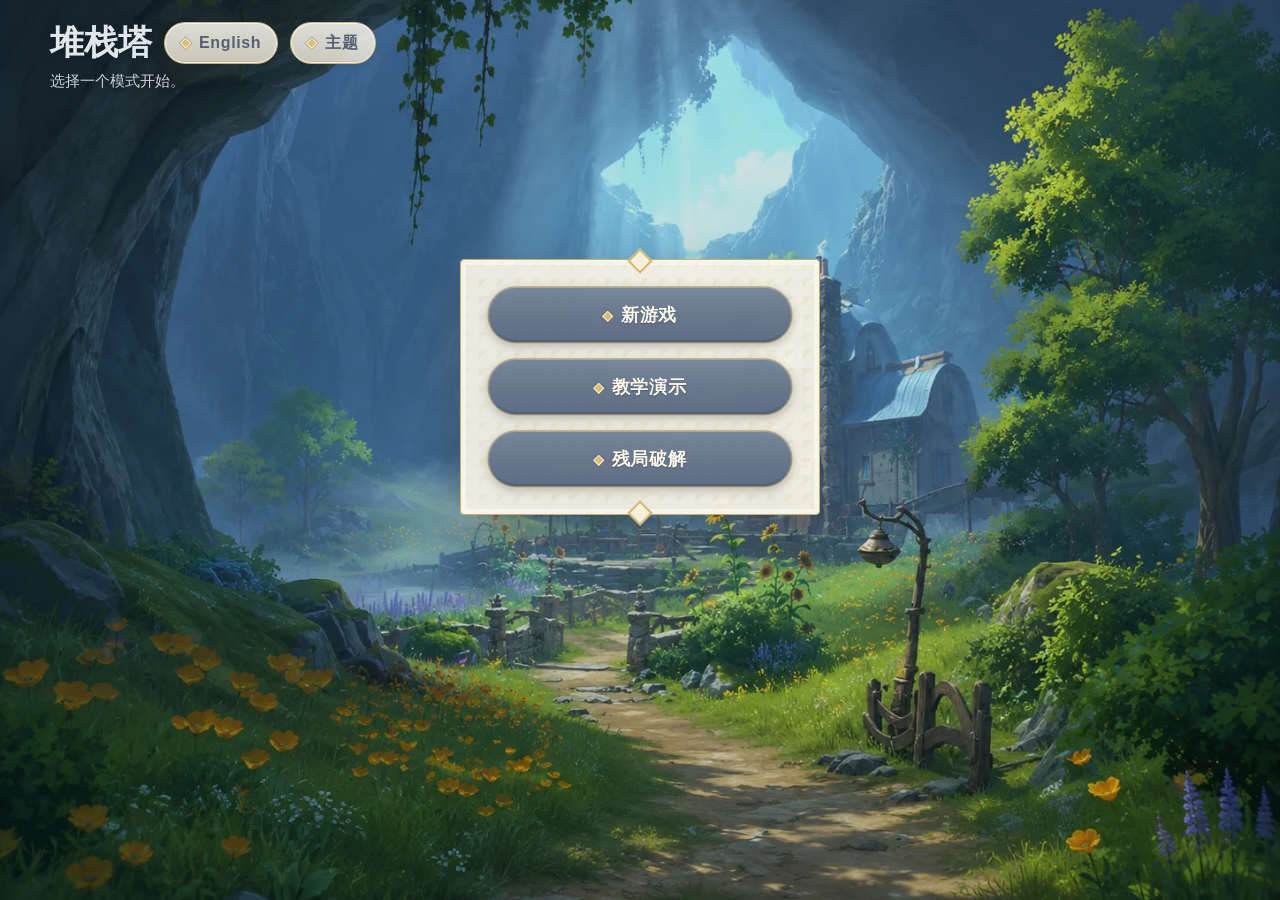
==== index.html @ cf2f654a "feat: improve guide controls and header layout" ====
<!doctype html>
<html lang="zh-CN">
  <head>
    <meta charset="utf-8" />
    <meta name="viewport" content="width=device-width, initial-scale=1" />
    <title>堆栈塔</title>
    <script>
      (() => {
        const savedTheme = window.localStorage.getItem("hanoi-theme");
        const theme = savedTheme === "dark" || savedTheme === "light" || savedTheme === "genshin"
          ? savedTheme
          : "genshin";
        document.documentElement.dataset.theme = theme;
      })();
    </script>
    <link rel="stylesheet" href="genshin-theme.css" />
    <link rel="stylesheet" href="style.css" />
  </head>
  <body>
    <main class="app-shell">
      <header class="topbar">
        <div>
          <div class="brand-row">
            <h1 data-i18n="appTitle">堆栈塔</h1>
            <button id="languageButton" class="secondary-button language-button" type="button">English</button>
            <div class="top-actions">
              <button id="homeButton" class="secondary-button" type="button" data-i18n="homeButton" hidden>主页</button>
              <div class="theme-picker">
                <button id="themeButton" class="secondary-button theme-button" type="button" aria-haspopup="true" aria-expanded="false" aria-label="选择主题">主题</button>
                <div id="themeMenu" class="theme-menu" role="menu" hidden>
                  <button type="button" role="menuitemradio" data-theme-option="light">浅色</button>
                  <button type="button" role="menuitemradio" data-theme-option="dark">深色</button>
                  <button type="button" role="menuitemradio" data-theme-option="genshin">原神</button>
                </div>
              </div>
            </div>
          </div>
          <p id="statusText" data-i18n="loading">加载中...</p>
        </div>
      </header>

      <section id="homeView" class="home-view" hidden>
        <div class="home-actions">
          <button id="homeNewGameButton" type="button" data-i18n="newGameButton">新游戏</button>
          <button id="homeDemoButton" type="button" data-i18n="demoButton">教学演示</button>
          <button id="homeSolverButton" type="button" data-i18n="solverButton">残局破解</button>
        </div>
      </section>

      <section id="gameView" hidden>
        <div class="modebar">
          <div>
            <h2 id="modeTitle">新游戏</h2>
            <p id="modeSummary"></p>
          </div>
          <div class="mode-actions">
            <button id="undoButton" class="secondary-button" type="button" data-i18n="undoButton" hidden>上一步</button>
            <button id="redoButton" class="secondary-button" type="button" data-i18n="redoButton" hidden>下一步</button>
            <button id="confirmSetupButton" type="button" data-i18n="confirmSetupButton" hidden>确认残局</button>
            <div id="guideControls" class="guide-controls" hidden>
              <button id="previousButton" type="button" data-i18n="previousButton">上一步</button>
              <span id="guideProgress">0 / 0</span>
              <button id="nextButton" type="button" data-i18n="nextButton">下一步</button>
            </div>
          </div>
        </div>

        <section class="stats" aria-label="游戏统计" data-i18n-aria-label="statsLabel">
          <div>
            <span id="primaryStatLabel" data-i18n="moveCountLabel">总步数</span>
            <strong id="primaryStat">0</strong>
          </div>
          <div>
            <span data-i18n="elapsedTimeLabel">总时间</span>
            <strong id="elapsedTime">00:00</strong>
          </div>
          <div>
            <span id="minimumMovesLabel" data-i18n="minimumMovesLabel">最少步数</span>
            <strong id="minimumMoves">7</strong>
          </div>
        </section>

        <section class="board-panel" aria-label="堆栈塔棋盘" data-i18n-aria-label="boardLabel">
          <canvas id="board" width="1200" height="620"></canvas>
        </section>

        <section id="guideSliderPanel" class="guide-slider-panel" aria-label="演示进度" data-i18n-aria-label="guideProgressLabel" hidden>
          <label for="guideStepSlider" data-i18n="guideProgressLabel">演示进度</label>
          <input id="guideStepSlider" type="range" min="0" max="0" step="1" value="0" />
          <span id="guideSliderValue">0 / 0</span>
        </section>
      </section>
    </main>

    <div id="configModal" class="modal-backdrop" hidden>
      <div class="modal-frame">
        <form id="configForm" class="modal" novalidate>
          <h2 id="configTitle">新游戏</h2>
          <p id="configHint"></p>

          <label class="field disk-count-field">
            <span class="field-heading">
              <span data-i18n="diskCountLabel">盘子数量</span>
              <output id="modalDiskCountValue" for="modalDiskCount">7</output>
            </span>
            <span class="disk-count-control">
              <input id="modalDiskCount" type="range" min="2" max="10" step="1" value="7" aria-describedby="diskCountHint" required />
              <span class="range-limits" aria-hidden="true">
                <span>2</span>
                <span>10</span>
              </span>
            </span>
            <small id="diskCountHint" data-i18n="diskCountHint">拖动滑块选择 2 到 10 个盘子。</small>
          </label>

          <div class="field">
            <span data-i18n="initialPegLabel">初始盘子位置</span>
            <div id="initialPegButtons" class="peg-button-group" role="group" aria-label="初始盘子位置"></div>
          </div>

          <div class="field">
            <span data-i18n="targetPegLabel">目标盘子位置</span>
            <div id="targetPegButtons" class="peg-button-group" role="group" aria-label="目标盘子位置"></div>
          </div>

          <p id="configError" class="form-error" role="alert"></p>

          <div class="modal-actions">
            <button class="secondary-button" type="button" id="cancelConfigButton" data-i18n="cancelButton">取消</button>
            <button type="submit" id="submitConfigButton" data-i18n="startButton">开始</button>
          </div>
        </form>
      </div>
    </div>

    <script type="module" src="js/app.js"></script>
  </body>
</html>
---- genshin-theme.css ----
/* 原神主题视觉层：颜色变量、背景、按钮、卡片与弹窗装饰。 */



:root[data-theme="genshin"] {
  color-scheme: light;
  --genshin-surface-opacity: 0.85;
  --genshin-button-radius: 999px;
  --bg: #a76f55;
  --panel: rgba(246, 242, 229, 0.96);
  --text: #3f485a;
  --muted: #70798a;
  --border: #c8ae78;
  --accent: #536580;
  --accent-dark: #3f506b;
  --danger: #b13f35;
  --target: #38a36a;
  --on-accent: #faf6e9;
  --secondary-bg: rgba(248, 245, 234, 0.96);
  --input-bg: rgba(252, 249, 239, 0.96);
  --choice-hover-bg: #eee6d1;
  --focus-ring: rgba(214, 181, 102, 0.5);
  --backdrop: rgba(71, 38, 20, 0.44);
  --shadow: rgba(69, 37, 20, 0.34);
  --board-bg-start: #f6d492;
  --board-bg-end: #b87854;
  --board-grid: rgba(117, 70, 42, 0.12);
  --board-base: #8e5630;
  --peg: #9b613f;
  --peg-label: #6d442d;
  --target-label: #216947;
  --disk-label: #5a381d;
  --disk-shadow: rgba(82, 45, 24, 0.24);
  --disk-shadow-lifted: rgba(82, 45, 24, 0.4);
  --guide-arrow-fill: #f5a13d;
  --guide-arrow-stroke: #b54b24;
  --guide-arrow-accent: #ffe3a1;
}

:root[data-theme="genshin"] body {
  position: relative;
  isolation: isolate;
  background-color: #19242d;
}

:root[data-theme="genshin"] body::before {
  content: "";
  position: fixed;
  inset: -24px;
  z-index: -1;
  pointer-events: none;
  background-image:
    linear-gradient(rgba(10, 23, 33, 0.42), rgba(8, 17, 25, 0.58)),
    url("genshin_theme/homepage.webp");
  background-position: center;
  background-size: cover;
  filter: blur(12px) brightness(0.62) saturate(0.82);
  transform: scale(1.03);
}

:root[data-theme="genshin"] body.is-home::before {
  inset: 0;
  background-image:
    linear-gradient(rgba(19, 39, 54, 0.12), rgba(16, 30, 39, 0.2)),
    url("genshin_theme/homepage.webp");
  filter: none;
  transform: none;
}

:root[data-theme="genshin"] .topbar,
:root[data-theme="genshin"] .modebar {
  color: #e2e6eb;
  text-shadow: 0 2px 8px rgba(12, 28, 40, 0.72);
}

:root[data-theme="genshin"] #statusText,
:root[data-theme="genshin"] #modeSummary,
:root[data-theme="genshin"] #guideProgress {
  color: rgba(226, 230, 235, 0.9);
  text-shadow: 0 2px 7px rgba(12, 28, 40, 0.72);
}

/* 按钮与选择控件。 */
:root[data-theme="genshin"] button {
  position: relative;
  border: 1px solid #cdb57d;
  border-radius: var(--genshin-button-radius);
  background: linear-gradient(
    180deg,
    rgba(101, 117, 144, var(--genshin-surface-opacity)) 0%,
    rgba(82, 99, 126, var(--genshin-surface-opacity)) 52%,
    rgba(70, 87, 115, var(--genshin-surface-opacity)) 100%
  );
  box-shadow:
    inset 0 0 0 1px rgba(255, 250, 226, 0.28),
    inset 0 -3px 0 rgba(39, 52, 74, 0.22),
    0 3px 8px rgba(49, 39, 31, 0.24);
  color: #fbf7e9;
  font-weight: 700;
  letter-spacing: 0.04em;
  text-shadow: 0 1px 1px rgba(30, 39, 56, 0.36);
  transition: transform 120ms ease, filter 120ms ease, box-shadow 120ms ease;
}

:root[data-theme="genshin"] button::before {
  content: "";
  display: inline-block;
  width: 6px;
  height: 6px;
  margin-right: 10px;
  border: 1px solid rgba(255, 246, 207, 0.88);
  background: #d7bd7b;
  box-shadow: 0 0 0 1px rgba(67, 79, 101, 0.3);
  transform: rotate(45deg) translateY(-1px);
}

:root[data-theme="genshin"] button:hover {
  background: linear-gradient(
    180deg,
    rgba(113, 130, 158, var(--genshin-surface-opacity)) 0%,
    rgba(90, 108, 137, var(--genshin-surface-opacity)) 52%,
    rgba(75, 93, 121, var(--genshin-surface-opacity)) 100%
  );
  filter: brightness(1.04);
  transform: translateY(-1px);
}

:root[data-theme="genshin"] button:active {
  transform: translateY(1px);
}

:root[data-theme="genshin"] button:disabled {
  filter: saturate(0.45);
  transform: none;
}

:root[data-theme="genshin"] .secondary-button,
:root[data-theme="genshin"] .peg-choice,
:root[data-theme="genshin"] .theme-menu button {
  border-color: #c8b17a;
  background: linear-gradient(
    180deg,
    rgba(255, 253, 245, var(--genshin-surface-opacity)),
    rgba(232, 225, 207, var(--genshin-surface-opacity))
  );
  box-shadow:
    inset 0 0 0 1px rgba(255, 255, 255, 0.72),
    inset 0 -2px 0 rgba(150, 129, 88, 0.14),
    0 2px 6px rgba(65, 48, 36, 0.16);
  color: #566075;
  text-shadow: none;
}

:root[data-theme="genshin"] .secondary-button:hover,
:root[data-theme="genshin"] .peg-choice:hover,
:root[data-theme="genshin"] .theme-menu button:hover,
:root[data-theme="genshin"] .theme-menu button[aria-checked="true"] {
  border-color: #d8bd76;
  background: linear-gradient(
    180deg,
    rgba(104, 121, 149, var(--genshin-surface-opacity)),
    rgba(77, 95, 124, var(--genshin-surface-opacity))
  );
  color: #fff9e9;
}

:root[data-theme="genshin"] .peg-choice.is-selected {
  border-color: #dec57f;
  background: linear-gradient(
    180deg,
    rgba(102, 119, 147, var(--genshin-surface-opacity)),
    rgba(74, 92, 120, var(--genshin-surface-opacity))
  );
  box-shadow:
    inset 0 0 0 1px rgba(255, 249, 222, 0.38),
    0 0 0 2px rgba(205, 178, 111, 0.25),
    0 4px 10px rgba(50, 57, 75, 0.24);
  color: #fff9e9;
}

/* 卡片、主页面板与棋盘容器。 */
:root[data-theme="genshin"] .theme-menu,
:root[data-theme="genshin"] .stats > div,
:root[data-theme="genshin"] .guide-slider-panel,
:root[data-theme="genshin"] .board-panel {
  border: 1px solid #cbb27b;
  border-radius: 4px;
  background: rgba(246, 242, 229, 0.94);
  box-shadow:
    inset 0 0 0 3px rgba(255, 253, 241, 0.52),
    0 6px 18px rgba(73, 45, 31, 0.2);
}

:root[data-theme="genshin"] .theme-menu {
  padding: 9px;
  background: rgba(246, 242, 229, var(--genshin-surface-opacity));
}

:root[data-theme="genshin"] .home-actions {
  position: relative;
  width: min(360px, 100%);
  padding: 26px;
  border: 1px solid #c8ad72;
  border-radius: 4px;
  background:
    linear-gradient(135deg, rgba(205, 179, 116, 0.11) 25%, transparent 25%) 0 0 / 18px 18px,
    rgba(246, 242, 229, 0.94);
  box-shadow:
    inset 0 0 0 5px rgba(255, 253, 241, 0.6),
    0 18px 48px rgba(65, 38, 27, 0.3);
}

:root[data-theme="genshin"] .home-actions::before,
:root[data-theme="genshin"] .home-actions::after {
  content: "";
  position: absolute;
  left: 50%;
  width: 14px;
  height: 14px;
  border: 2px solid #d2b66f;
  background: #f5efdc;
  transform: translateX(-50%) rotate(45deg);
}

:root[data-theme="genshin"] .home-actions::before {
  top: -8px;
}

:root[data-theme="genshin"] .home-actions::after {
  bottom: -8px;
}

/* 配置弹窗及其菱形装饰。 */
:root[data-theme="genshin"] .modal-backdrop {
  background: rgba(42, 38, 43, 0.58);
  backdrop-filter: blur(4px);
}

:root[data-theme="genshin"] .modal-frame {
  width: min(520px, 100%);
}

:root[data-theme="genshin"] .modal {
  padding: 30px 30px 26px;
  overflow-y: auto;
  border: 2px solid #c9ae70;
  border-radius: 4px;
  background:
    linear-gradient(135deg, rgba(193, 165, 101, 0.1) 25%, transparent 25%) 0 0 / 22px 22px,
    linear-gradient(315deg, rgba(193, 165, 101, 0.08) 25%, transparent 25%) 0 0 / 22px 22px,
    rgba(245, 241, 229, var(--genshin-surface-opacity));
  box-shadow:
    inset 0 0 0 5px rgba(255, 253, 244, 0.8),
    inset 0 0 0 6px rgba(181, 154, 96, 0.32),
    0 28px 90px rgba(31, 27, 33, 0.48);
}

:root[data-theme="genshin"] .modal-frame::before,
:root[data-theme="genshin"] .modal-frame::after {
  content: "";
  position: absolute;
  left: 50%;
  z-index: 2;
  width: 16px;
  height: 16px;
  border: 2px solid #c5a65d;
  background: #f7f2e3;
  box-shadow: 0 0 0 3px rgba(246, 242, 229, 0.78);
  transform: translateX(-50%) rotate(45deg);
}

:root[data-theme="genshin"] .modal-frame::before {
  top: -10px;
}

:root[data-theme="genshin"] .modal-frame::after {
  bottom: -10px;
}

:root[data-theme="genshin"] .modal > * {
  position: relative;
  z-index: 1;
}

:root[data-theme="genshin"] .modal h2 {
  display: flex;
  align-items: center;
  justify-content: center;
  gap: 14px;
  margin-bottom: 10px;
  color: #465168;
  letter-spacing: 0.12em;
  text-align: center;
}

:root[data-theme="genshin"] .modal h2::before,
:root[data-theme="genshin"] .modal h2::after {
  content: "";
  width: 68px;
  height: 1px;
  background: linear-gradient(90deg, transparent, #b99a55);
}

:root[data-theme="genshin"] .modal h2::after {
  background: linear-gradient(90deg, #b99a55, transparent);
}

:root[data-theme="genshin"] #configHint {
  max-width: 420px;
  margin: 0 auto 4px;
  text-align: center;
}

:root[data-theme="genshin"] .field {
  padding: 12px 14px;
  border: 1px solid rgba(184, 158, 101, 0.48);
  border-radius: 3px;
  background: rgba(255, 253, 245, 0.56);
  box-shadow: inset 0 0 0 2px rgba(255, 255, 255, 0.36);
}

:root[data-theme="genshin"] #modalDiskCountValue {
  min-width: 38px;
  border-color: #bea361;
  border-radius: 3px;
  background: linear-gradient(180deg, #61738e, #4c5d79);
  box-shadow: inset 0 0 0 1px rgba(255, 250, 225, 0.3);
  color: #fff8e5;
}

:root[data-theme="genshin"] .field input[type="range"] {
  height: 6px;
  border-color: #b99d5e;
  background: linear-gradient(
    to right,
    #5b6d89 0,
    #5b6d89 var(--range-progress),
    #d8ccb0 var(--range-progress),
    #d8ccb0 100%
  );
  box-shadow: 0 0 0 2px rgba(255, 253, 242, 0.72), 0 0 0 3px rgba(185, 157, 94, 0.25);
}

:root[data-theme="genshin"] .field input[type="range"]::-webkit-slider-runnable-track {
  height: 6px;
}

:root[data-theme="genshin"] .field input[type="range"]::-webkit-slider-thumb {
  width: 19px;
  height: 19px;
  margin-top: -7px;
  border: 2px solid #f8f1da;
  border-radius: 2px;
  background: #caaa5e;
  box-shadow: 0 0 0 1px #7e704f, 0 3px 8px rgba(54, 47, 43, 0.28);
  transform: rotate(45deg);
}

:root[data-theme="genshin"] .field input[type="range"]::-moz-range-thumb {
  width: 15px;
  height: 15px;
  border: 2px solid #f8f1da;
  border-radius: 2px;
  background: #caaa5e;
  box-shadow: 0 0 0 1px #7e704f, 0 3px 8px rgba(54, 47, 43, 0.28);
  transform: rotate(45deg);
}

:root[data-theme="genshin"] .range-limits {
  color: #8a7c61;
}

:root[data-theme="genshin"] .form-error {
  text-align: center;
}
---- style.css ----
/* 基础主题变量：浅色、深色以及 Canvas 共用颜色。 */
:root {
  color-scheme: light;
  --bg: #f3f5f9;
  --panel: #ffffff;
  --text: #172033;
  --muted: #64748b;
  --border: #d7dde8;
  --accent: #246bfe;
  --accent-dark: #184fc2;
  --danger: #cc2e4a;
  --target: #0f9f6e;
  --on-accent: #ffffff;
  --secondary-bg: #ffffff;
  --input-bg: #ffffff;
  --choice-hover-bg: #eef4ff;
  --focus-ring: rgba(36, 107, 254, 0.24);
  --backdrop: rgba(15, 23, 42, 0.42);
  --shadow: rgba(15, 23, 42, 0.22);
  --board-bg-start: #ffffff;
  --board-bg-end: #eef3fb;
  --board-grid: rgba(100, 116, 139, 0.12);
  --board-base: #27364b;
  --peg: #748097;
  --peg-label: #59657a;
  --target-label: #0f7a55;
  --disk-label: #ffffff;
  --disk-shadow: rgba(15, 23, 42, 0.12);
  --disk-shadow-lifted: rgba(15, 23, 42, 0.26);
  --guide-arrow-fill: #246bfe;
  --guide-arrow-stroke: #1649ad;
  --guide-arrow-accent: #ffffff;
}

:root[data-theme="dark"] {
  color-scheme: dark;
  --bg: #111318;
  --panel: #1b1f2a;
  --text: #edf2f7;
  --muted: #9ca8b8;
  --border: #3a4354;
  --accent: #5cc8ff;
  --accent-dark: #36aee8;
  --danger: #fb7185;
  --target: #34d399;
  --on-accent: #06131f;
  --secondary-bg: #151922;
  --input-bg: #151922;
  --choice-hover-bg: #122b3d;
  --focus-ring: rgba(92, 200, 255, 0.28);
  --backdrop: rgba(3, 7, 18, 0.68);
  --shadow: rgba(0, 0, 0, 0.4);
  --board-bg-start: #1b1f2a;
  --board-bg-end: #141820;
  --board-grid: rgba(156, 168, 184, 0.13);
  --board-base: #8aa0bb;
  --peg: #6f7f96;
  --peg-label: #b5c1d2;
  --target-label: #8df0c8;
  --disk-label: #ffffff;
  --disk-shadow: rgba(0, 0, 0, 0.34);
  --disk-shadow-lifted: rgba(0, 0, 0, 0.52);
  --guide-arrow-fill: #5cc8ff;
  --guide-arrow-stroke: #1678a6;
  --guide-arrow-accent: #e8f8ff;
}


@media (prefers-color-scheme: dark) {
  :root:not([data-theme]) {
    color-scheme: dark;
    --bg: #111318;
    --panel: #1b1f2a;
    --text: #edf2f7;
    --muted: #9ca8b8;
    --border: #3a4354;
    --accent: #5cc8ff;
    --accent-dark: #36aee8;
    --danger: #fb7185;
    --target: #34d399;
    --on-accent: #06131f;
    --secondary-bg: #151922;
    --input-bg: #151922;
    --choice-hover-bg: #122b3d;
    --focus-ring: rgba(92, 200, 255, 0.28);
    --backdrop: rgba(3, 7, 18, 0.68);
    --shadow: rgba(0, 0, 0, 0.4);
    --board-bg-start: #1b1f2a;
    --board-bg-end: #141820;
    --board-grid: rgba(156, 168, 184, 0.13);
    --board-base: #8aa0bb;
    --peg: #6f7f96;
    --peg-label: #b5c1d2;
    --target-label: #8df0c8;
    --disk-label: #ffffff;
    --disk-shadow: rgba(0, 0, 0, 0.34);
    --disk-shadow-lifted: rgba(0, 0, 0, 0.52);
    --guide-arrow-fill: #5cc8ff;
    --guide-arrow-stroke: #1678a6;
    --guide-arrow-accent: #e8f8ff;
  }
}

/* 全局重置与触摸行为。 */
* {
  box-sizing: border-box;
}

html,
body,
button,
input,
select,
textarea,
a,
label {
  touch-action: manipulation;
}

html,
body {
  /* 阻断页面顶部的滚动链，避免触摸下拉触发浏览器刷新。 */
  overscroll-behavior-y: none;
}

[hidden] {
  display: none !important;
}

body {
  margin: 0;
  min-height: 100vh;
  min-height: 100dvh;
  color: var(--text);
  background: var(--bg);
  font-family: "HYWenHei-65W", "Hanyi WenHei 65W", "汉仪文黑 65W", Arial, sans-serif;
}






button,
input {
  font: inherit;
}

/* 页面骨架与顶部导航。 */
.app-shell {
  width: min(1180px, calc(100vw - 32px));
  margin: 0 auto;
  padding: 22px 0;
}

.topbar,
.modebar {
  display: flex;
  align-items: center;
  justify-content: space-between;
  gap: 20px;
  margin-bottom: 14px;
}

.brand-row {
  display: flex;
  align-items: center;
  gap: 12px;
  flex-wrap: wrap;
}

h1,
h2,
p {
  margin: 0;
}

h1 {
  font-size: 34px;
  line-height: 1.1;
}

h2 {
  font-size: 22px;
}

#statusText,
#modeSummary,
#configHint,
.field small {
  color: var(--muted);
  font-size: 15px;
}

#statusText,
#modeSummary {
  min-height: 22px;
  margin-top: 8px;
}

button {
  height: 42px;
  padding: 0 16px;
  border: 1px solid var(--accent);
  border-radius: 8px;
  background: var(--accent);
  color: var(--on-accent);
  cursor: pointer;
  white-space: nowrap;
}

button:hover {
  background: var(--accent-dark);
}

button:disabled {
  cursor: not-allowed;
  opacity: 0.48;
}

.secondary-button {
  color: var(--accent);
  background: var(--secondary-bg);
}

.secondary-button:hover {
  color: var(--on-accent);
  background: var(--accent);
}

button:focus-visible,
input:focus-visible {
  outline: 3px solid var(--focus-ring);
  outline-offset: 2px;
}

.top-actions {
  display: flex;
  align-items: center;
  justify-content: flex-end;
  gap: 10px;
}

.theme-picker {
  position: relative;
}

.theme-button {
  min-width: 76px;
}

.theme-menu {
  position: absolute;
  top: calc(100% + 8px);
  right: 0;
  z-index: 10;
  display: grid;
  gap: 6px;
  min-width: 118px;
  padding: 8px;
  border: 1px solid var(--border);
  border-radius: 8px;
  background: var(--panel);
  box-shadow: 0 16px 44px var(--shadow);
}

.theme-menu[hidden] {
  display: none;
}

.theme-menu button {
  width: 100%;
  border-color: transparent;
  background: transparent;
  color: var(--text);
  text-align: left;
}

.theme-menu button:hover,
.theme-menu button[aria-checked="true"] {
  border-color: var(--accent);
  background: var(--accent);
  color: var(--on-accent);
}

/* 首页、统计卡片与棋盘区域。 */
.home-view {
  display: grid;
  min-height: 62vh;
  place-items: center;
}

.home-actions {
  display: grid;
  grid-template-columns: 1fr;
  gap: 14px;
  width: min(320px, 100%);
}

.home-actions button {
  height: 58px;
  font-size: 18px;
  font-weight: 700;
}

.mode-actions,
.guide-controls {
  display: flex;
  align-items: center;
  justify-content: flex-end;
  gap: 10px;
  flex-wrap: wrap;
}

#guideProgress {
  min-width: 92px;
  color: var(--muted);
  font-size: 18px;
  font-weight: 700;
  text-align: center;
}

#previousButton,
#nextButton {
  -webkit-user-select: none;
  user-select: none;
  -webkit-touch-callout: none;
}

.stats {
  display: grid;
  grid-template-columns: repeat(3, minmax(0, 1fr));
  gap: 12px;
  margin-bottom: 14px;
}

.stats > div {
  min-width: 0;
  padding: 14px 16px;
  border: 1px solid var(--border);
  border-radius: 8px;
  background: var(--panel);
}

.stats span {
  display: block;
  color: var(--muted);
  font-size: 13px;
}

.stats strong {
  display: block;
  margin-top: 4px;
  font-size: 24px;
}

.board-panel {
  min-height: 440px;
  border: 1px solid var(--border);
  border-radius: 8px;
  overflow: hidden;
  background: var(--panel);
}

#board {
  display: block;
  width: 100%;
  height: min(62vh, 560px);
  min-height: 440px;
  cursor: pointer;
  touch-action: none;
}

.guide-slider-panel {
  display: grid;
  grid-template-columns: auto minmax(180px, 1fr) auto;
  align-items: center;
  gap: 14px;
  margin-top: 12px;
  padding: 14px 16px;
  border: 1px solid var(--border);
  border-radius: 8px;
  background: var(--panel);
}

.guide-slider-panel[hidden] {
  display: none;
}

.guide-slider-panel label,
#guideSliderValue {
  color: var(--muted);
  font-weight: 700;
}

#guideStepSlider {
  width: 100%;
  accent-color: var(--accent);
}

/* 新游戏配置弹窗与表单控件。 */
.modal-backdrop {
  position: fixed;
  inset: 0;
  display: grid;
  place-items: center;
  padding: 18px;
  background: var(--backdrop);
}

.modal-backdrop[hidden] {
  display: none;
}

.modal-frame {
  position: relative;
  width: min(480px, 100%);
  max-height: calc(100vh - 36px);
  max-height: calc(100dvh - 36px);
}

.modal {
  width: 100%;
  max-height: inherit;
  padding: 22px;
  overflow-y: auto;
  overscroll-behavior: contain;
  border-radius: 8px;
  color: var(--text);
  background: var(--panel);
  box-shadow: 0 24px 80px var(--shadow);
}

.modal h2 {
  margin-bottom: 8px;
}

.field {
  display: grid;
  gap: 7px;
  margin-top: 16px;
  color: var(--muted);
  font-size: 14px;
}

.field-heading {
  display: flex;
  align-items: center;
  justify-content: space-between;
  gap: 12px;
  color: var(--text);
  font-weight: 700;
}

#modalDiskCountValue {
  display: inline-grid;
  min-width: 42px;
  height: 32px;
  padding: 0 10px;
  place-items: center;
  border: 1px solid var(--border);
  border-radius: 999px;
  background: var(--input-bg);
  color: var(--accent-dark);
  font-size: 16px;
  font-weight: 800;
}

.disk-count-control {
  display: grid;
  gap: 2px;
}

.field input {
  height: 42px;
  padding: 0 10px;
  border: 1px solid var(--border);
  border-radius: 8px;
  background: var(--input-bg);
  color: var(--text);
}

.field input[type="range"] {
  --range-progress: 62.5%;
  width: 100%;
  height: 8px;
  margin: 12px 0 5px;
  padding: 0;
  appearance: none;
  border: 1px solid var(--border);
  border-radius: 999px;
  background: linear-gradient(
    to right,
    var(--accent) 0,
    var(--accent) var(--range-progress),
    var(--input-bg) var(--range-progress),
    var(--input-bg) 100%
  );
  cursor: pointer;
}

.field input[type="range"]::-webkit-slider-runnable-track {
  height: 8px;
  border-radius: 999px;
  background: transparent;
}

.field input[type="range"]::-webkit-slider-thumb {
  width: 22px;
  height: 22px;
  margin-top: -7px;
  appearance: none;
  border: 3px solid var(--panel);
  border-radius: 50%;
  background: var(--accent);
  box-shadow: 0 0 0 1px var(--accent-dark), 0 3px 8px var(--shadow);
}

.field input[type="range"]::-moz-range-track {
  height: 8px;
  border: 0;
  border-radius: 999px;
  background: transparent;
}

.field input[type="range"]::-moz-range-thumb {
  width: 16px;
  height: 16px;
  border: 3px solid var(--panel);
  border-radius: 50%;
  background: var(--accent);
  box-shadow: 0 0 0 1px var(--accent-dark), 0 3px 8px var(--shadow);
}

.range-limits {
  display: flex;
  justify-content: space-between;
  padding: 0 2px;
  color: var(--muted);
  font-size: 12px;
  font-weight: 700;
}

.peg-button-group {
  display: grid;
  grid-template-columns: repeat(3, 1fr);
  gap: 10px;
}

.peg-choice {
  height: 44px;
  border-color: var(--border);
  background: var(--input-bg);
  color: var(--text);
  font-weight: 700;
}

.peg-choice:hover {
  border-color: var(--accent);
  background: var(--choice-hover-bg);
  color: var(--accent-dark);
}

.peg-choice.is-selected {
  border-color: var(--accent);
  background: var(--accent);
  color: var(--on-accent);
}

.form-error {
  min-height: 20px;
  margin-top: 14px;
  color: var(--danger);
  font-weight: 700;
}

.modal-actions {
  display: flex;
  justify-content: flex-end;
  gap: 10px;
  margin-top: 16px;
}


































/* 窄屏基础布局。 */
@media (max-width: 760px) {
  .app-shell {
    width: min(100vw - 20px, 1180px);
    padding: 14px 0;
  }

  .topbar,
  .modebar {
    align-items: stretch;
    flex-direction: column;
  }

  .mode-actions,
  .guide-controls {
    justify-content: flex-start;
  }

  .home-actions,
  .stats,
  .guide-slider-panel {
    grid-template-columns: 1fr;
  }

  #board {
    height: 52vh;
  }

  :root[data-theme="genshin"] .modal {
    padding: 26px 20px 22px;
  }

  :root[data-theme="genshin"] .peg-button-group {
    gap: 6px;
  }

  :root[data-theme="genshin"] .peg-choice {
    padding: 0 7px;
    letter-spacing: 0;
  }

  :root[data-theme="genshin"] .peg-choice::before {
    width: 4px;
    height: 4px;
    margin-right: 5px;
  }
}

/* 手机竖屏下压缩统计卡片，保持三项数据横向排列。 */
@media (orientation: portrait) and (max-width: 600px) {
  .stats {
    grid-template-columns: repeat(3, minmax(0, 1fr));
    gap: 6px;
  }

  .stats > div {
    padding: 10px 6px;
  }

  .stats span {
    overflow: hidden;
    font-size: 11px;
    text-overflow: ellipsis;
    white-space: nowrap;
  }

  .stats strong {
    margin-top: 2px;
    font-size: clamp(15px, 4.8vw, 20px);
    white-space: nowrap;
  }
}

/* 横屏手机紧凑布局；平板与桌面不会进入此断点。 */
@media (orientation: landscape) and (max-width: 1024px) and (max-height: 600px) and (any-pointer: coarse) {
  .app-shell {
    width: 100%;
    margin: 0;
    padding-top: max(6px, env(safe-area-inset-top));
    padding-right: max(10px, env(safe-area-inset-right));
    padding-bottom: max(6px, env(safe-area-inset-bottom));
    padding-left: max(10px, env(safe-area-inset-left));
  }

  .topbar,
  .modebar {
    align-items: center;
    flex-direction: row;
    gap: 8px;
    margin-bottom: 6px;
  }

  .brand-row {
    flex-wrap: nowrap;
    gap: 6px;
  }

  h1 {
    font-size: 23px;
  }

  h2 {
    font-size: 17px;
  }

  #statusText,
  #modeSummary {
    max-width: 54vw;
    min-height: 15px;
    margin-top: 2px;
    overflow: hidden;
    font-size: 11px;
    text-overflow: ellipsis;
    white-space: nowrap;
  }

  button {
    height: 34px;
    padding: 0 11px;
    font-size: 13px;
  }

  .theme-button {
    min-width: 64px;
  }

  .mode-actions,
  .guide-controls {
    flex-wrap: nowrap;
    gap: 6px;
  }

  #guideProgress {
    min-width: 66px;
    font-size: 14px;
  }

  .home-view {
    min-height: calc(100dvh - 54px);
  }

  .home-actions,
  :root[data-theme="genshin"] .home-actions {
    grid-template-columns: repeat(3, minmax(0, 1fr));
    gap: 8px;
    width: min(720px, 92vw);
    padding: 16px;
  }

  .home-actions button {
    height: 44px;
    padding: 0 8px;
    font-size: 14px;
  }

  .stats {
    grid-template-columns: repeat(3, minmax(0, 1fr));
    gap: 6px;
    margin-bottom: 6px;
  }

  .stats > div {
    padding: 5px 10px;
  }

  .stats span {
    font-size: 11px;
  }

  .stats strong {
    margin-top: 1px;
    font-size: 17px;
  }

  .board-panel {
    min-height: 0;
  }

  #board {
    height: clamp(200px, calc(100dvh - 168px), 330px);
    min-height: 180px;
  }

  #gameView:has(#guideSliderPanel:not([hidden])) #board {
    height: clamp(170px, calc(100dvh - 210px), 290px);
  }

  .guide-slider-panel {
    grid-template-columns: auto minmax(120px, 1fr) auto;
    gap: 6px;
    margin-top: 4px;
    padding: 5px 8px;
    font-size: 11px;
  }

  .modal-backdrop {
    padding-top: max(6px, env(safe-area-inset-top));
    padding-right: max(8px, env(safe-area-inset-right));
    padding-bottom: max(6px, env(safe-area-inset-bottom));
    padding-left: max(8px, env(safe-area-inset-left));
  }

  .modal-frame,
  :root[data-theme="genshin"] .modal-frame {
    width: min(720px, 100%);
    max-height: calc(100vh - 24px);
    max-height: calc(100dvh - 24px);
  }

  .modal,
  :root[data-theme="genshin"] .modal {
    display: grid;
    grid-template-columns: repeat(2, minmax(0, 1fr));
    column-gap: 12px;
    width: 100%;
    max-height: inherit;
    padding: 12px 16px;
  }

  .modal > h2,
  .modal > #configHint,
  .modal > .disk-count-field,
  .modal > .form-error,
  .modal > .modal-actions {
    grid-column: 1 / -1;
  }

  .modal h2,
  :root[data-theme="genshin"] .modal h2 {
    margin-bottom: 3px;
  }

  #configHint,
  .field small {
    font-size: 11px;
  }

  .field,
  :root[data-theme="genshin"] .field {
    gap: 4px;
    margin-top: 6px;
    padding: 6px 8px;
  }

  .field input[type="range"] {
    margin: 6px 0 3px;
  }

  .peg-choice {
    height: 36px;
  }

  .form-error {
    min-height: 14px;
    margin-top: 4px;
    font-size: 11px;
  }

  .modal-actions {
    margin-top: 4px;
  }

  :root[data-theme="genshin"] button::before {
    width: 4px;
    height: 4px;
    margin-right: 6px;
  }
}
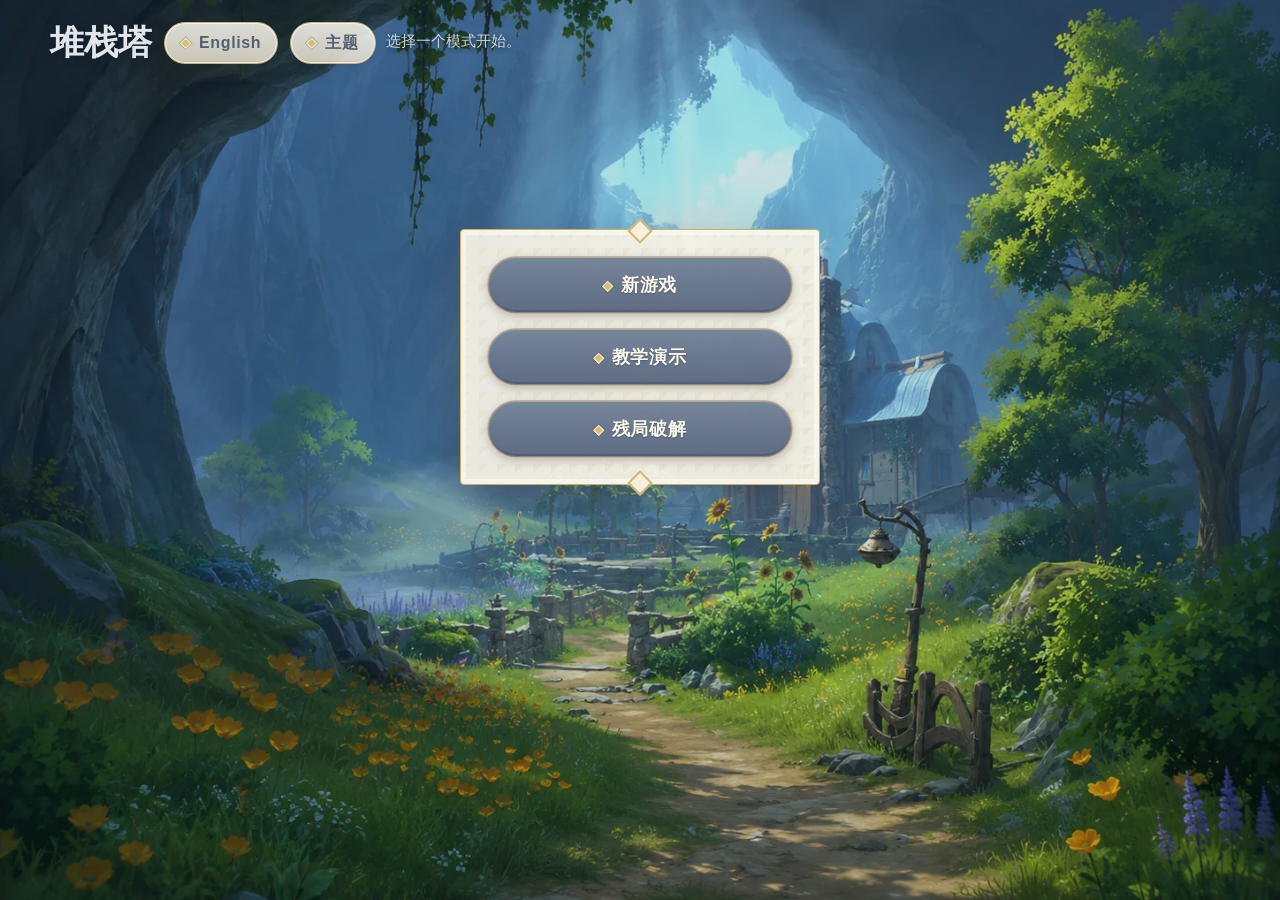
==== commit 73678dcd: "fix: refine responsive board and header layout" ====
--- a/index.html
+++ b/index.html
@@ -21,7 +21,7 @@
       <header class="topbar">
         <div>
           <div class="brand-row">
-            <h1 data-i18n="appTitle">堆栈塔</h1>
+            <h1 id="appTitle" data-i18n="appTitle">堆栈塔</h1>
             <button id="languageButton" class="secondary-button language-button" type="button">English</button>
             <div class="top-actions">
               <button id="homeButton" class="secondary-button" type="button" data-i18n="homeButton" hidden>主页</button>
@@ -33,9 +33,9 @@
                   <button type="button" role="menuitemradio" data-theme-option="genshin">原神</button>
                 </div>
               </div>
+              <p id="statusText" data-i18n="loading">加载中...</p>
             </div>
           </div>
-          <p id="statusText" data-i18n="loading">加载中...</p>
         </div>
       </header>
 
--- a/style.css
+++ b/style.css
@@ -192,10 +192,18 @@
   font-size: 15px;
 }
 
-#statusText,
 #modeSummary {
   min-height: 22px;
   margin-top: 8px;
+}
+
+#statusText {
+  min-width: 0;
+  min-height: 22px;
+  margin: 0;
+  overflow: hidden;
+  text-overflow: ellipsis;
+  white-space: nowrap;
 }
 
 button {
@@ -236,9 +244,15 @@
 
 .top-actions {
   display: flex;
+  flex: 1 1 auto;
   align-items: center;
-  justify-content: flex-end;
+  justify-content: flex-start;
   gap: 10px;
+  min-width: 0;
+}
+
+.top-actions #statusText {
+  flex: 1 1 160px;
 }
 
 .theme-picker {
@@ -325,6 +339,7 @@
   -webkit-user-select: none;
   user-select: none;
   -webkit-touch-callout: none;
+  touch-action: none;
 }
 
 .stats {
@@ -633,7 +648,6 @@
   }
 
   .home-actions,
-  .stats,
   .guide-slider-panel {
     grid-template-columns: 1fr;
   }
@@ -684,6 +698,16 @@
     margin-top: 2px;
     font-size: clamp(15px, 4.8vw, 20px);
     white-space: nowrap;
+  }
+
+  :root[data-theme="genshin"] .board-panel {
+    min-height: 0;
+    aspect-ratio: 16 / 9;
+  }
+
+  :root[data-theme="genshin"] #board {
+    height: 100%;
+    min-height: 0;
   }
 }
 
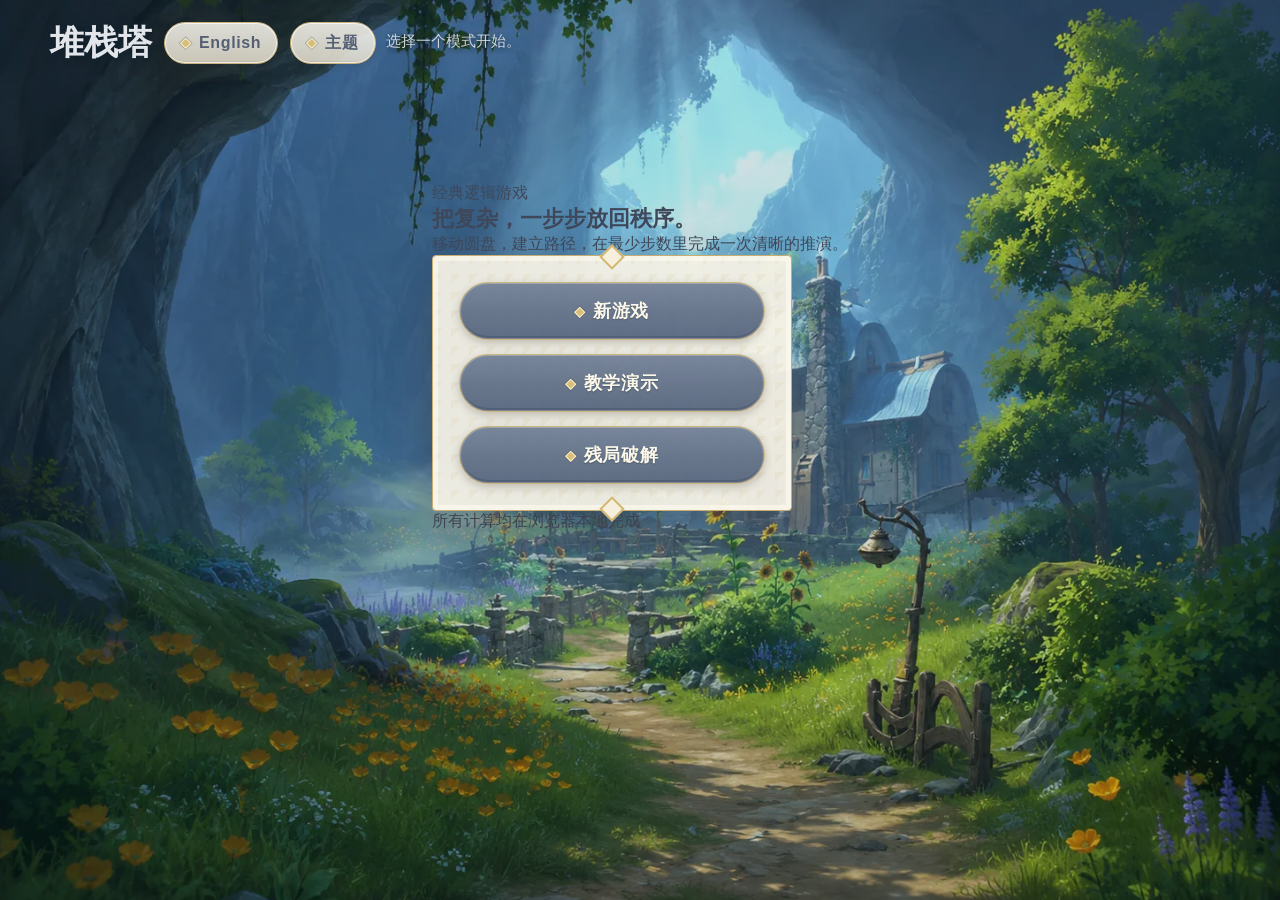
==== commit c12f9a45: "feat: add bilingual home introduction" ====
--- a/index.html
+++ b/index.html
@@ -40,10 +40,18 @@
       </header>
 
       <section id="homeView" class="home-view" hidden>
-        <div class="home-actions">
-          <button id="homeNewGameButton" type="button" data-i18n="newGameButton">新游戏</button>
-          <button id="homeDemoButton" type="button" data-i18n="demoButton">教学演示</button>
-          <button id="homeSolverButton" type="button" data-i18n="solverButton">残局破解</button>
+        <div class="home-content">
+          <div class="home-intro">
+            <p class="home-eyebrow" data-i18n="homeEyebrow">经典逻辑游戏</p>
+            <h2 class="home-headline" data-i18n="homeHeadline">把复杂，一步步放回秩序。</h2>
+            <p class="home-description" data-i18n="homeDescription">移动圆盘，建立路径，在最少步数里完成一次清晰的推演。</p>
+          </div>
+          <div class="home-actions">
+            <button id="homeNewGameButton" type="button" data-i18n="newGameButton">新游戏</button>
+            <button id="homeDemoButton" type="button" data-i18n="demoButton">教学演示</button>
+            <button id="homeSolverButton" type="button" data-i18n="solverButton">残局破解</button>
+          </div>
+          <p class="home-privacy" data-i18n="homePrivacy">所有计算均在浏览器本地完成</p>
         </div>
       </section>
 
@@ -133,6 +141,6 @@
       </div>
     </div>
 
-    <script type="module" src="js/app.js"></script>
+    <script type="module" src="js/app.js?v=20260717-2"></script>
   </body>
 </html>
--- a/style.css
+++ b/style.css
@@ -386,6 +386,17 @@
   touch-action: none;
 }
 
+:root[data-theme="light"] .board-panel,
+:root[data-theme="dark"] .board-panel {
+  min-height: 0;
+}
+
+:root[data-theme="light"] #board,
+:root[data-theme="dark"] #board {
+  height: var(--standard-board-height, 440px);
+  min-height: 0;
+}
+
 .guide-slider-panel {
   display: grid;
   grid-template-columns: auto minmax(180px, 1fr) auto;
@@ -821,8 +832,28 @@
     min-height: 180px;
   }
 
+  :root[data-theme="light"] #board,
+  :root[data-theme="dark"] #board {
+    height: min(
+      var(--standard-board-height, 330px),
+      clamp(200px, calc(100dvh - 168px), 330px)
+    );
+    min-height: max(
+      180px,
+      var(--standard-board-content-min-height, 180px)
+    );
+  }
+
   #gameView:has(#guideSliderPanel:not([hidden])) #board {
     height: clamp(170px, calc(100dvh - 210px), 290px);
+  }
+
+  :root[data-theme="light"] #gameView:has(#guideSliderPanel:not([hidden])) #board,
+  :root[data-theme="dark"] #gameView:has(#guideSliderPanel:not([hidden])) #board {
+    height: min(
+      var(--standard-board-height, 290px),
+      clamp(170px, calc(100dvh - 210px), 290px)
+    );
   }
 
   .guide-slider-panel {
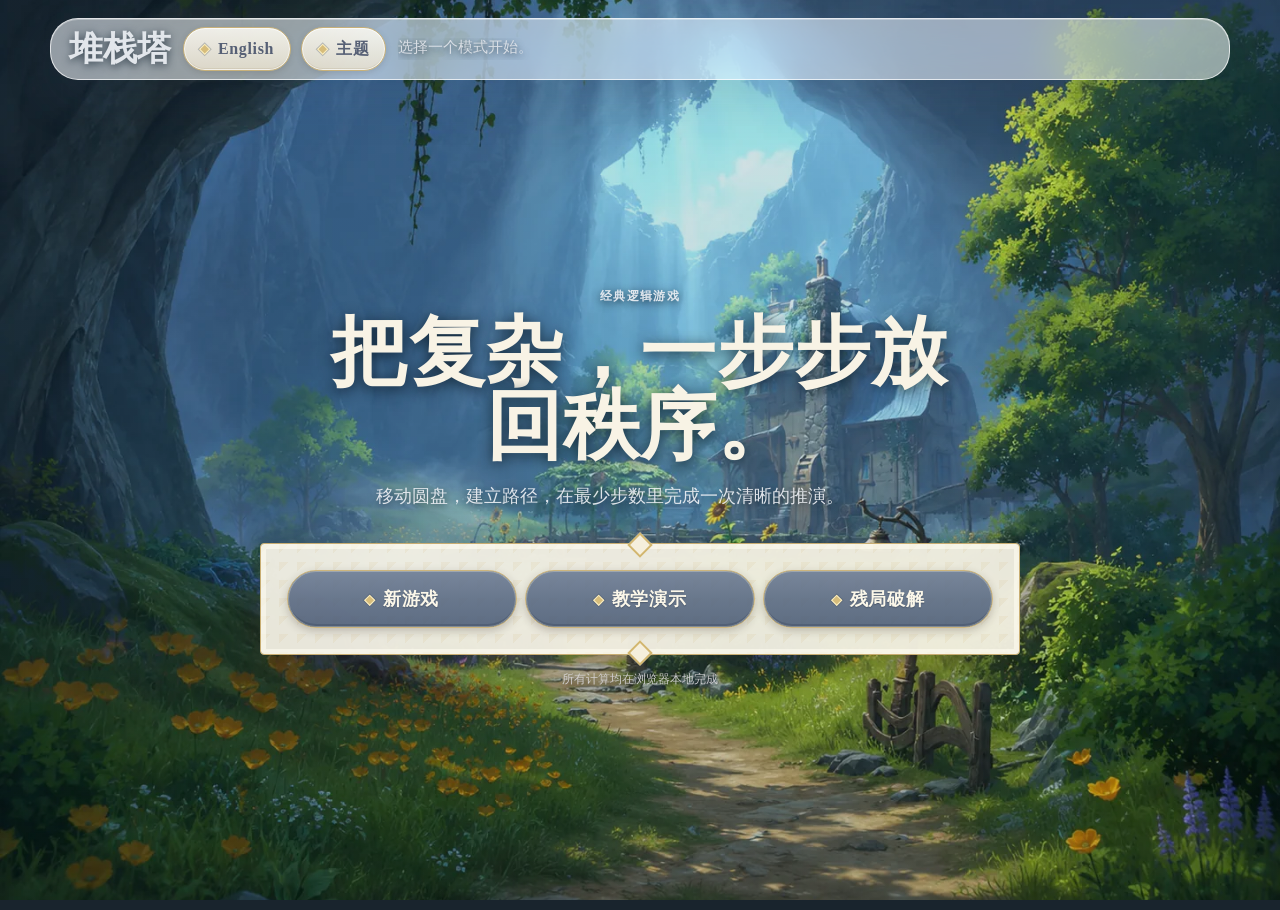
==== commit acf4cdba: "fix: layer modal above compact topbar" ====
--- a/index.html
+++ b/index.html
@@ -22,8 +22,8 @@
         <div>
           <div class="brand-row">
             <h1 id="appTitle" data-i18n="appTitle">堆栈塔</h1>
-            <button id="languageButton" class="secondary-button language-button" type="button">English</button>
             <div class="top-actions">
+              <button id="languageButton" class="secondary-button language-button" type="button">English</button>
               <button id="homeButton" class="secondary-button" type="button" data-i18n="homeButton" hidden>主页</button>
               <div class="theme-picker">
                 <button id="themeButton" class="secondary-button theme-button" type="button" aria-haspopup="true" aria-expanded="false" aria-label="选择主题">主题</button>
@@ -33,8 +33,8 @@
                   <button type="button" role="menuitemradio" data-theme-option="genshin">原神</button>
                 </div>
               </div>
-              <p id="statusText" data-i18n="loading">加载中...</p>
             </div>
+            <p id="statusText" data-i18n="loading">加载中...</p>
           </div>
         </div>
       </header>
--- a/genshin-theme.css
+++ b/genshin-theme.css
@@ -41,6 +41,7 @@
   position: relative;
   isolation: isolate;
   background-color: #19242d;
+  font-family: "HYWenHei-65W", "Hanyi WenHei 65W", "汉仪文黑 65W", serif;
 }
 
 :root[data-theme="genshin"] body::before {
@@ -114,7 +115,7 @@
   transform: rotate(45deg) translateY(-1px);
 }
 
-:root[data-theme="genshin"] button:hover {
+:root[data-theme="genshin"] button:not(.peg-choice):hover {
   background: linear-gradient(
     180deg,
     rgba(113, 130, 158, var(--genshin-surface-opacity)) 0%,
@@ -152,7 +153,6 @@
 }
 
 :root[data-theme="genshin"] .secondary-button:hover,
-:root[data-theme="genshin"] .peg-choice:hover,
 :root[data-theme="genshin"] .theme-menu button:hover,
 :root[data-theme="genshin"] .theme-menu button[aria-checked="true"] {
   border-color: #d8bd76;
@@ -196,9 +196,34 @@
   background: rgba(246, 242, 229, var(--genshin-surface-opacity));
 }
 
+:root[data-theme="genshin"] .home-content {
+  display: grid;
+  justify-items: center;
+  width: min(840px, 100%);
+}
+
+:root[data-theme="genshin"] .home-intro {
+  max-width: 680px;
+  text-align: center;
+}
+
+:root[data-theme="genshin"] .home-eyebrow,
+:root[data-theme="genshin"] .home-description,
+:root[data-theme="genshin"] .home-privacy {
+  color: rgba(239, 242, 246, 0.9);
+  text-shadow: 0 2px 8px rgba(12, 28, 40, 0.78);
+}
+
+:root[data-theme="genshin"] .home-headline {
+  color: #f8f3e5;
+  font-family: "HYWenHei-65W", "Hanyi WenHei 65W", "汉仪文黑 65W", serif;
+  letter-spacing: 0.015em;
+  text-shadow: 0 3px 14px rgba(12, 28, 40, 0.82);
+}
+
 :root[data-theme="genshin"] .home-actions {
   position: relative;
-  width: min(360px, 100%);
+  width: min(760px, 100%);
   padding: 26px;
   border: 1px solid #c8ad72;
   border-radius: 4px;
@@ -373,3 +398,15 @@
 :root[data-theme="genshin"] .form-error {
   text-align: center;
 }
+
+@media (orientation: portrait) and (max-width: 600px) {
+  :root[data-theme="genshin"] .home-intro {
+    text-align: left;
+  }
+
+  :root[data-theme="genshin"] .home-actions {
+    grid-template-columns: 1fr;
+    width: 100%;
+    padding: 16px;
+  }
+}
--- a/style.css
+++ b/style.css
@@ -1,104 +1,80 @@
 /* 基础主题变量：浅色、深色以及 Canvas 共用颜色。 */
 :root {
   color-scheme: light;
-  --bg: #f3f5f9;
-  --panel: #ffffff;
-  --text: #172033;
-  --muted: #64748b;
-  --border: #d7dde8;
-  --accent: #246bfe;
-  --accent-dark: #184fc2;
-  --danger: #cc2e4a;
-  --target: #0f9f6e;
+  --bg: #eaf2fb;
+  --panel: rgba(255, 255, 255, 0.9);
+  --content-surface: rgba(255, 255, 255, 0.84);
+  --glass-clear: rgba(249, 252, 255, 0.56);
+  --glass-regular: rgba(248, 251, 255, 0.78);
+  --glass-border: rgba(255, 255, 255, 0.72);
+  --glass-shadow: 0 18px 50px rgba(48, 68, 92, 0.16);
+  --text: #111318;
+  --muted: #586376;
+  --border: rgba(103, 125, 151, 0.2);
+  --accent: #0a84ff;
+  --accent-dark: #006bd6;
+  --danger: #c72543;
+  --target: #1f9d61;
   --on-accent: #ffffff;
-  --secondary-bg: #ffffff;
-  --input-bg: #ffffff;
-  --choice-hover-bg: #eef4ff;
-  --focus-ring: rgba(36, 107, 254, 0.24);
-  --backdrop: rgba(15, 23, 42, 0.42);
-  --shadow: rgba(15, 23, 42, 0.22);
-  --board-bg-start: #ffffff;
-  --board-bg-end: #eef3fb;
-  --board-grid: rgba(100, 116, 139, 0.12);
-  --board-base: #27364b;
-  --peg: #748097;
-  --peg-label: #59657a;
-  --target-label: #0f7a55;
+  --secondary-bg: rgba(255, 255, 255, 0.66);
+  --input-bg: rgba(255, 255, 255, 0.78);
+  --choice-hover-bg: rgba(10, 132, 255, 0.1);
+  --focus-ring: rgba(10, 132, 255, 0.32);
+  --backdrop: rgba(20, 31, 46, 0.38);
+  --shadow: rgba(32, 49, 69, 0.2);
+  --radius-glass: 28px;
+  --board-bg-start: #fbfdff;
+  --board-bg-end: #edf4fb;
+  --board-grid: rgba(74, 96, 124, 0.08);
+  --board-base: #536174;
+  --peg: #8491a3;
+  --peg-label: #556174;
+  --target-label: #147548;
   --disk-label: #ffffff;
-  --disk-shadow: rgba(15, 23, 42, 0.12);
-  --disk-shadow-lifted: rgba(15, 23, 42, 0.26);
-  --guide-arrow-fill: #246bfe;
-  --guide-arrow-stroke: #1649ad;
+  --disk-shadow: rgba(28, 50, 74, 0.16);
+  --disk-shadow-lifted: rgba(17, 38, 62, 0.3);
+  --guide-arrow-fill: #0a84ff;
+  --guide-arrow-stroke: #0058b5;
   --guide-arrow-accent: #ffffff;
 }
 
 :root[data-theme="dark"] {
   color-scheme: dark;
-  --bg: #111318;
-  --panel: #1b1f2a;
-  --text: #edf2f7;
-  --muted: #9ca8b8;
-  --border: #3a4354;
-  --accent: #5cc8ff;
-  --accent-dark: #36aee8;
-  --danger: #fb7185;
-  --target: #34d399;
-  --on-accent: #06131f;
-  --secondary-bg: #151922;
-  --input-bg: #151922;
-  --choice-hover-bg: #122b3d;
-  --focus-ring: rgba(92, 200, 255, 0.28);
-  --backdrop: rgba(3, 7, 18, 0.68);
-  --shadow: rgba(0, 0, 0, 0.4);
-  --board-bg-start: #1b1f2a;
-  --board-bg-end: #141820;
-  --board-grid: rgba(156, 168, 184, 0.13);
-  --board-base: #8aa0bb;
-  --peg: #6f7f96;
-  --peg-label: #b5c1d2;
-  --target-label: #8df0c8;
+  --bg: #070a0f;
+  --panel: rgba(17, 24, 34, 0.92);
+  --content-surface: rgba(15, 21, 30, 0.86);
+  --glass-clear: rgba(28, 35, 46, 0.52);
+  --glass-regular: rgba(27, 34, 45, 0.76);
+  --glass-border: rgba(255, 255, 255, 0.18);
+  --glass-shadow: 0 20px 56px rgba(0, 0, 0, 0.42);
+  --text: #f5f7fb;
+  --muted: #a7b0bf;
+  --border: rgba(255, 255, 255, 0.1);
+  --accent: #0a84ff;
+  --accent-dark: #409cff;
+  --danger: #ff6b7f;
+  --target: #30d158;
+  --on-accent: #ffffff;
+  --secondary-bg: rgba(255, 255, 255, 0.1);
+  --input-bg: rgba(255, 255, 255, 0.08);
+  --choice-hover-bg: rgba(10, 132, 255, 0.16);
+  --focus-ring: rgba(64, 156, 255, 0.38);
+  --backdrop: rgba(0, 0, 0, 0.62);
+  --shadow: rgba(0, 0, 0, 0.46);
+  --radius-glass: 28px;
+  --board-bg-start: #111820;
+  --board-bg-end: #090d13;
+  --board-grid: rgba(197, 215, 235, 0.07);
+  --board-base: #7f8da0;
+  --peg: #66758a;
+  --peg-label: #bdc7d5;
+  --target-label: #79e5a1;
   --disk-label: #ffffff;
-  --disk-shadow: rgba(0, 0, 0, 0.34);
-  --disk-shadow-lifted: rgba(0, 0, 0, 0.52);
-  --guide-arrow-fill: #5cc8ff;
-  --guide-arrow-stroke: #1678a6;
-  --guide-arrow-accent: #e8f8ff;
-}
-
-
-@media (prefers-color-scheme: dark) {
-  :root:not([data-theme]) {
-    color-scheme: dark;
-    --bg: #111318;
-    --panel: #1b1f2a;
-    --text: #edf2f7;
-    --muted: #9ca8b8;
-    --border: #3a4354;
-    --accent: #5cc8ff;
-    --accent-dark: #36aee8;
-    --danger: #fb7185;
-    --target: #34d399;
-    --on-accent: #06131f;
-    --secondary-bg: #151922;
-    --input-bg: #151922;
-    --choice-hover-bg: #122b3d;
-    --focus-ring: rgba(92, 200, 255, 0.28);
-    --backdrop: rgba(3, 7, 18, 0.68);
-    --shadow: rgba(0, 0, 0, 0.4);
-    --board-bg-start: #1b1f2a;
-    --board-bg-end: #141820;
-    --board-grid: rgba(156, 168, 184, 0.13);
-    --board-base: #8aa0bb;
-    --peg: #6f7f96;
-    --peg-label: #b5c1d2;
-    --target-label: #8df0c8;
-    --disk-label: #ffffff;
-    --disk-shadow: rgba(0, 0, 0, 0.34);
-    --disk-shadow-lifted: rgba(0, 0, 0, 0.52);
-    --guide-arrow-fill: #5cc8ff;
-    --guide-arrow-stroke: #1678a6;
-    --guide-arrow-accent: #e8f8ff;
-  }
+  --disk-shadow: rgba(0, 0, 0, 0.36);
+  --disk-shadow-lifted: rgba(0, 0, 0, 0.58);
+  --guide-arrow-fill: #5ac8fa;
+  --guide-arrow-stroke: #0878a9;
+  --guide-arrow-accent: #ffffff;
 }
 
 /* 全局重置与触摸行为。 */
@@ -132,15 +108,22 @@
   min-height: 100vh;
   min-height: 100dvh;
   color: var(--text);
-  background: var(--bg);
-  font-family: "HYWenHei-65W", "Hanyi WenHei 65W", "汉仪文黑 65W", Arial, sans-serif;
-}
-
-
-
-
-
-
+  background:
+    radial-gradient(circle at 20% 24%, rgba(90, 200, 250, 0.22), transparent 28%),
+    radial-gradient(circle at 50% 44%, rgba(10, 132, 255, 0.12), transparent 31%),
+    radial-gradient(circle at 80% 68%, rgba(125, 98, 255, 0.18), transparent 29%),
+    linear-gradient(145deg, #f6faff 0%, var(--bg) 100%);
+  background-attachment: fixed;
+  font-family: -apple-system, BlinkMacSystemFont, "SF Pro Display", "PingFang SC", "Helvetica Neue", sans-serif;
+}
+
+:root[data-theme="dark"] body {
+  background:
+    radial-gradient(circle at 20% 24%, rgba(90, 200, 250, 0.16), transparent 28%),
+    radial-gradient(circle at 50% 44%, rgba(10, 132, 255, 0.1), transparent 31%),
+    radial-gradient(circle at 80% 68%, rgba(125, 98, 255, 0.14), transparent 29%),
+    linear-gradient(145deg, #05070b 0%, var(--bg) 100%);
+}
 button,
 input {
   font: inherit;
@@ -150,7 +133,7 @@
 .app-shell {
   width: min(1180px, calc(100vw - 32px));
   margin: 0 auto;
-  padding: 22px 0;
+  padding: 18px 0 28px;
 }
 
 .topbar,
@@ -162,11 +145,23 @@
   margin-bottom: 14px;
 }
 
+.topbar {
+  position: relative;
+  z-index: 20;
+  padding: 8px 10px 8px 18px;
+  border-radius: var(--radius-glass);
+}
+
+.topbar > div {
+  width: 100%;
+}
+
 .brand-row {
   display: flex;
   align-items: center;
   gap: 12px;
   flex-wrap: wrap;
+  width: 100%;
 }
 
 h1,
@@ -207,18 +202,23 @@
 }
 
 button {
-  height: 42px;
+  min-height: 44px;
   padding: 0 16px;
   border: 1px solid var(--accent);
-  border-radius: 8px;
+  border-radius: 999px;
   background: var(--accent);
   color: var(--on-accent);
   cursor: pointer;
+  transition: transform 180ms ease, background-color 180ms ease, border-color 180ms ease, filter 180ms ease;
   white-space: nowrap;
 }
 
-button:hover {
+button:not(.peg-choice):hover {
   background: var(--accent-dark);
+}
+
+button:active:not(:disabled) {
+  transform: scale(0.97);
 }
 
 button:disabled {
@@ -244,14 +244,14 @@
 
 .top-actions {
   display: flex;
-  flex: 1 1 auto;
+  flex: 0 0 auto;
   align-items: center;
   justify-content: flex-start;
   gap: 10px;
   min-width: 0;
 }
 
-.top-actions #statusText {
+#statusText {
   flex: 1 1 160px;
 }
 
@@ -273,7 +273,7 @@
   min-width: 118px;
   padding: 8px;
   border: 1px solid var(--border);
-  border-radius: 8px;
+  border-radius: 20px;
   background: var(--panel);
   box-shadow: 0 16px 44px var(--shadow);
 }
@@ -300,21 +300,69 @@
 /* 首页、统计卡片与棋盘区域。 */
 .home-view {
   display: grid;
-  min-height: 62vh;
+  min-height: calc(100dvh - 112px);
   place-items: center;
+}
+
+.home-content {
+  width: min(880px, 100%);
+}
+
+.home-intro {
+  max-width: 660px;
+  margin-bottom: 32px;
+}
+
+.home-eyebrow {
+  color: var(--muted);
+  font-size: 12px;
+  font-weight: 750;
+  letter-spacing: 0.12em;
+  text-transform: uppercase;
+}
+
+.home-headline {
+  max-width: 620px;
+  margin-top: 10px;
+  font-size: clamp(42px, 7vw, 76px);
+  line-height: 0.98;
+  letter-spacing: -0.055em;
+}
+
+.home-description {
+  max-width: 560px;
+  margin-top: 18px;
+  color: var(--muted);
+  font-size: clamp(15px, 2vw, 18px);
+  line-height: 1.65;
 }
 
 .home-actions {
   display: grid;
-  grid-template-columns: 1fr;
-  gap: 14px;
-  width: min(320px, 100%);
+  grid-template-columns: repeat(3, minmax(0, 1fr));
+  gap: 8px;
+  width: 100%;
+  padding: 8px;
+  border-radius: var(--radius-glass);
 }
 
 .home-actions button {
-  height: 58px;
+  min-height: 58px;
   font-size: 18px;
   font-weight: 700;
+}
+
+.home-privacy {
+  margin-top: 16px;
+  color: var(--muted);
+  font-size: 12px;
+  text-align: center;
+}
+
+.modebar {
+  margin-top: 18px;
+  padding: 12px 14px;
+  border-radius: var(--radius-glass);
 }
 
 .mode-actions,
@@ -353,8 +401,9 @@
   min-width: 0;
   padding: 14px 16px;
   border: 1px solid var(--border);
-  border-radius: 8px;
-  background: var(--panel);
+  border-radius: 18px;
+  background: var(--content-surface);
+  box-shadow: 0 10px 28px rgba(35, 53, 75, 0.08);
 }
 
 .stats span {
@@ -369,12 +418,19 @@
   font-size: 24px;
 }
 
+.stats strong,
+#guideProgress,
+#guideSliderValue {
+  font-variant-numeric: tabular-nums;
+}
+
 .board-panel {
   min-height: 440px;
   border: 1px solid var(--border);
-  border-radius: 8px;
+  border-radius: 24px;
   overflow: hidden;
-  background: var(--panel);
+  background: var(--content-surface);
+  box-shadow: 0 18px 46px rgba(35, 53, 75, 0.1);
 }
 
 #board {
@@ -405,7 +461,7 @@
   margin-top: 12px;
   padding: 14px 16px;
   border: 1px solid var(--border);
-  border-radius: 8px;
+  border-radius: 22px;
   background: var(--panel);
 }
 
@@ -427,6 +483,7 @@
 /* 新游戏配置弹窗与表单控件。 */
 .modal-backdrop {
   position: fixed;
+  z-index: 1000;
   inset: 0;
   display: grid;
   place-items: center;
@@ -451,7 +508,7 @@
   padding: 22px;
   overflow-y: auto;
   overscroll-behavior: contain;
-  border-radius: 8px;
+  border-radius: 30px;
   color: var(--text);
   background: var(--panel);
   box-shadow: 0 24px 80px var(--shadow);
@@ -581,12 +638,6 @@
   font-weight: 700;
 }
 
-.peg-choice:hover {
-  border-color: var(--accent);
-  background: var(--choice-hover-bg);
-  color: var(--accent-dark);
-}
-
 .peg-choice.is-selected {
   border-color: var(--accent);
   background: var(--accent);
@@ -607,6 +658,79 @@
   margin-top: 16px;
 }
 
+.topbar,
+.home-actions,
+.modebar,
+.theme-menu,
+.guide-slider-panel,
+.modal {
+  border: 1px solid var(--glass-border);
+  background: var(--glass-regular);
+  box-shadow: inset 0 1px 0 rgba(255, 255, 255, 0.32), var(--glass-shadow);
+}
+
+.topbar,
+.home-actions,
+.modebar {
+  background: var(--glass-clear);
+}
+
+@supports ((-webkit-backdrop-filter: blur(1px)) or (backdrop-filter: blur(1px))) {
+  .topbar,
+  .home-actions,
+  .modebar {
+    -webkit-backdrop-filter: blur(24px) saturate(155%);
+    backdrop-filter: blur(24px) saturate(155%);
+  }
+
+  .theme-menu,
+  .guide-slider-panel,
+  .modal {
+    -webkit-backdrop-filter: blur(30px) saturate(145%);
+    backdrop-filter: blur(30px) saturate(145%);
+  }
+}
+
+@media (prefers-reduced-transparency: reduce) {
+  .topbar,
+  .home-actions,
+  .modebar,
+  .theme-menu,
+  .guide-slider-panel,
+  .modal {
+    -webkit-backdrop-filter: none;
+    backdrop-filter: none;
+    background: var(--panel);
+  }
+}
+
+@media (prefers-reduced-motion: reduce) {
+  *,
+  *::before,
+  *::after {
+    scroll-behavior: auto !important;
+    transition-duration: 0.01ms !important;
+    animation-duration: 0.01ms !important;
+    animation-iteration-count: 1 !important;
+  }
+}
+
+@media (forced-colors: active) {
+  button,
+  input,
+  .topbar,
+  .home-actions,
+  .modebar,
+  .theme-menu,
+  .guide-slider-panel,
+  .modal,
+  .stats > div,
+  .board-panel {
+    border: 1px solid CanvasText;
+    box-shadow: none;
+  }
+}
+
 
 
 
@@ -689,6 +813,98 @@
 
 /* 手机竖屏下压缩统计卡片，保持三项数据横向排列。 */
 @media (orientation: portrait) and (max-width: 600px) {
+  .app-shell {
+    width: 100%;
+    padding-top: max(10px, env(safe-area-inset-top));
+    padding-right: max(10px, env(safe-area-inset-right));
+    padding-bottom: max(12px, env(safe-area-inset-bottom));
+    padding-left: max(10px, env(safe-area-inset-left));
+  }
+
+  .topbar {
+    padding: 8px 9px 8px 12px;
+  }
+
+  .brand-row {
+    display: grid;
+    grid-template-columns: minmax(0, 1fr) auto;
+    grid-template-areas:
+      "title actions"
+      "status status";
+    gap: 7px 8px;
+  }
+
+  #appTitle {
+    grid-area: title;
+    min-width: 0;
+    font-size: clamp(22px, 7vw, 24px);
+  }
+
+  .top-actions {
+    grid-area: actions;
+    justify-self: end;
+    gap: 6px;
+  }
+
+  .top-actions button {
+    min-height: 44px;
+    padding-inline: clamp(10px, 3vw, 14px);
+  }
+
+  #statusText {
+    grid-area: status;
+    width: 100%;
+    min-height: 0;
+    padding: 8px 4px 2px;
+    border-top: 1px solid var(--border);
+    overflow: visible;
+    font-size: 12px;
+    line-height: 1.4;
+    text-overflow: clip;
+    white-space: normal;
+  }
+
+  .home-view {
+    min-height: calc(100dvh - 96px);
+    align-items: center;
+  }
+
+  .home-intro {
+    margin-bottom: 24px;
+  }
+
+  .home-headline {
+    max-width: 350px;
+    font-size: clamp(38px, 13vw, 54px);
+  }
+
+  .home-description {
+    max-width: 340px;
+    font-size: 15px;
+  }
+
+  .home-actions {
+    grid-template-columns: 1fr;
+    border-radius: 26px;
+  }
+
+  .home-actions button {
+    width: 100%;
+    min-height: 56px;
+  }
+
+  .modebar {
+    align-items: stretch;
+    flex-direction: column;
+    gap: 10px;
+  }
+
+  .mode-actions,
+  .guide-controls {
+    width: 100%;
+    justify-content: flex-start;
+  }
+
   .stats {
     grid-template-columns: repeat(3, minmax(0, 1fr));
     gap: 6px;
@@ -706,9 +922,17 @@
   }
 
   .stats strong {
-    margin-top: 2px;
     font-size: clamp(15px, 4.8vw, 20px);
     white-space: nowrap;
+  }
+
+  .board-panel {
+    border-radius: 20px;
+  }
+
+  .modal {
+    padding: 22px 18px;
+    border-radius: 26px;
   }
 
   :root[data-theme="genshin"] .board-panel {
@@ -739,6 +963,11 @@
     flex-direction: row;
     gap: 8px;
     margin-bottom: 6px;
+    padding: 0;
+  }
+
+  .modebar {
+    margin-top: 0;
   }
 
   .brand-row {
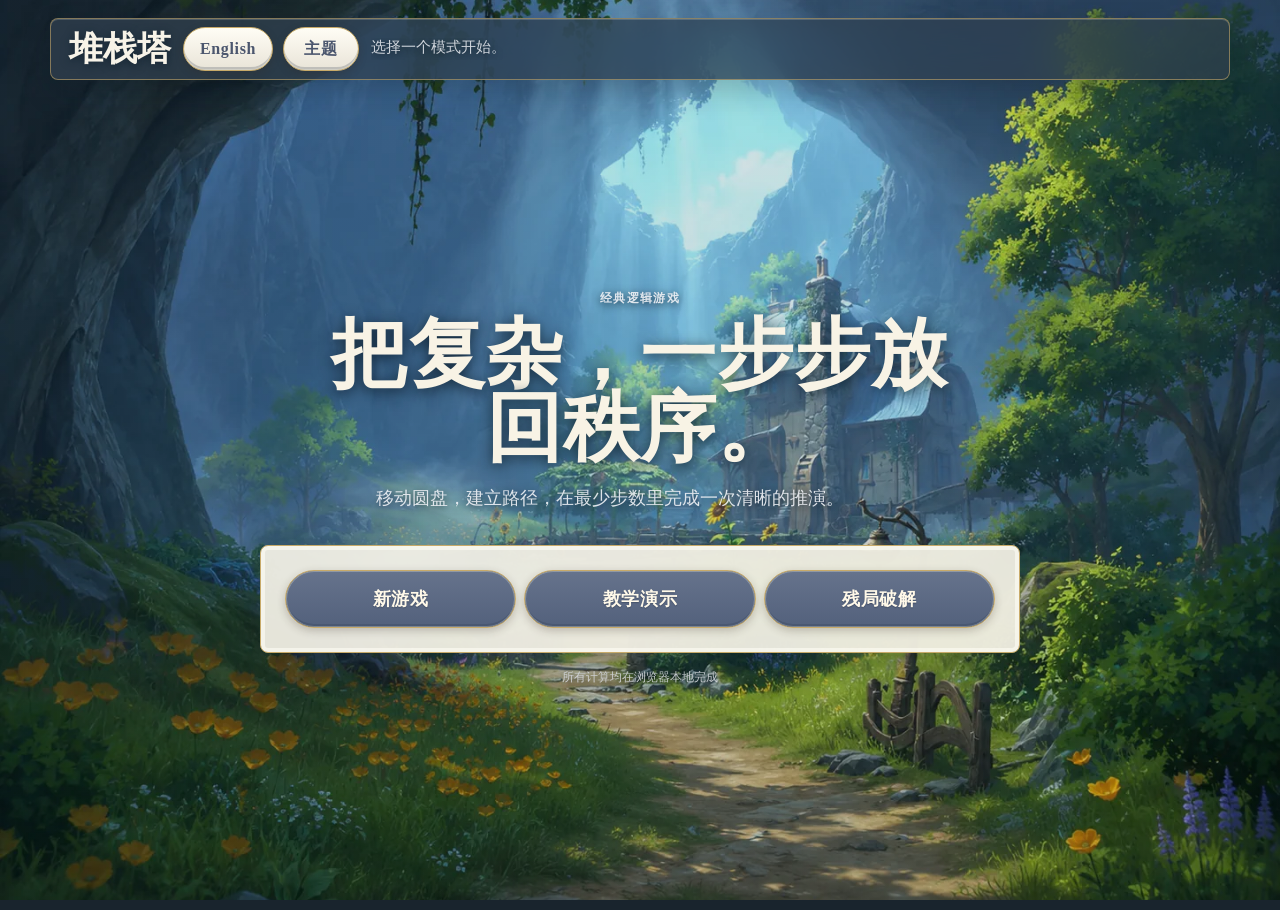
==== commit 3c301de5: "fix: render config actions without emoji" ====
--- a/index.html
+++ b/index.html
@@ -102,40 +102,58 @@
 
     <div id="configModal" class="modal-backdrop" hidden>
       <div class="modal-frame">
+        <span class="modal-corners" aria-hidden="true">
+          <span class="modal-corner modal-corner-top-left"></span>
+          <span class="modal-corner modal-corner-top-right"></span>
+          <span class="modal-corner modal-corner-bottom-left"></span>
+          <span class="modal-corner modal-corner-bottom-right"></span>
+        </span>
         <form id="configForm" class="modal" novalidate>
           <h2 id="configTitle">新游戏</h2>
           <p id="configHint"></p>
 
           <label class="field disk-count-field">
-            <span class="field-heading">
-              <span data-i18n="diskCountLabel">盘子数量</span>
-              <output id="modalDiskCountValue" for="modalDiskCount">7</output>
-            </span>
-            <span class="disk-count-control">
-              <input id="modalDiskCount" type="range" min="2" max="10" step="1" value="7" aria-describedby="diskCountHint" required />
-              <span class="range-limits" aria-hidden="true">
-                <span>2</span>
-                <span>10</span>
+            <span class="field-control-row disk-count-row">
+              <span class="field-heading">
+                <span data-i18n="diskCountLabel">盘子数量</span>
+                <output id="modalDiskCountValue" for="modalDiskCount">7</output>
+              </span>
+              <span class="disk-count-control">
+                <input id="modalDiskCount" type="range" min="2" max="10" step="1" value="7" aria-describedby="diskCountHint" required />
+                <span class="range-limits" aria-hidden="true">
+                  <span>2</span>
+                  <span>10</span>
+                </span>
               </span>
             </span>
             <small id="diskCountHint" data-i18n="diskCountHint">拖动滑块选择 2 到 10 个盘子。</small>
           </label>
 
           <div class="field">
-            <span data-i18n="initialPegLabel">初始盘子位置</span>
-            <div id="initialPegButtons" class="peg-button-group" role="group" aria-label="初始盘子位置"></div>
+            <div class="field-control-row position-control-row">
+              <span data-i18n="initialPegLabel">初始盘子位置</span>
+              <div id="initialPegButtons" class="peg-button-group" role="group" aria-label="初始盘子位置"></div>
+            </div>
           </div>
 
           <div class="field">
-            <span data-i18n="targetPegLabel">目标盘子位置</span>
-            <div id="targetPegButtons" class="peg-button-group" role="group" aria-label="目标盘子位置"></div>
+            <div class="field-control-row position-control-row">
+              <span data-i18n="targetPegLabel">目标盘子位置</span>
+              <div id="targetPegButtons" class="peg-button-group" role="group" aria-label="目标盘子位置"></div>
+            </div>
           </div>
 
           <p id="configError" class="form-error" role="alert"></p>
 
           <div class="modal-actions">
-            <button class="secondary-button" type="button" id="cancelConfigButton" data-i18n="cancelButton">取消</button>
-            <button type="submit" id="submitConfigButton" data-i18n="startButton">开始</button>
+            <button class="secondary-button" type="button" id="cancelConfigButton">
+              <span class="action-glyph action-glyph-cancel" aria-hidden="true"></span>
+              <span class="action-label" data-i18n="cancelButton">取消</span>
+            </button>
+            <button type="submit" id="submitConfigButton">
+              <span class="action-glyph action-glyph-start" aria-hidden="true"></span>
+              <span class="action-label" data-i18n="startButton">开始</span>
+            </button>
           </div>
         </form>
       </div>
--- a/genshin-theme.css
+++ b/genshin-theme.css
@@ -1,40 +1,48 @@
 /* 原神主题视觉层：颜色变量、背景、按钮、卡片与弹窗装饰。 */
-
-
 
 :root[data-theme="genshin"] {
   color-scheme: light;
-  --genshin-surface-opacity: 0.85;
+  --genshin-paper: #f3f0e5;
+  --genshin-paper-highlight: #fffdf5;
+  --genshin-ink: #4b566e;
+  --genshin-muted: #7a8190;
+  --genshin-action: #53617c;
+  --genshin-action-dark: #3f4c65;
+  --genshin-gold: #c8aa69;
+  --genshin-cancel: #ff6262;
+  --genshin-start: #ffc83d;
+  --genshin-control: rgba(220, 217, 209, 0.96);
+  --genshin-surface-opacity: 0.94;
   --genshin-button-radius: 999px;
-  --bg: #a76f55;
-  --panel: rgba(246, 242, 229, 0.96);
-  --text: #3f485a;
-  --muted: #70798a;
-  --border: #c8ae78;
-  --accent: #536580;
-  --accent-dark: #3f506b;
-  --danger: #b13f35;
-  --target: #38a36a;
-  --on-accent: #faf6e9;
-  --secondary-bg: rgba(248, 245, 234, 0.96);
-  --input-bg: rgba(252, 249, 239, 0.96);
-  --choice-hover-bg: #eee6d1;
-  --focus-ring: rgba(214, 181, 102, 0.5);
-  --backdrop: rgba(71, 38, 20, 0.44);
-  --shadow: rgba(69, 37, 20, 0.34);
-  --board-bg-start: #f6d492;
-  --board-bg-end: #b87854;
-  --board-grid: rgba(117, 70, 42, 0.12);
-  --board-base: #8e5630;
-  --peg: #9b613f;
-  --peg-label: #6d442d;
-  --target-label: #216947;
-  --disk-label: #5a381d;
-  --disk-shadow: rgba(82, 45, 24, 0.24);
-  --disk-shadow-lifted: rgba(82, 45, 24, 0.4);
-  --guide-arrow-fill: #f5a13d;
-  --guide-arrow-stroke: #b54b24;
-  --guide-arrow-accent: #ffe3a1;
+  --bg: #1b2d3a;
+  --panel: rgba(243, 240, 229, 0.96);
+  --text: var(--genshin-ink);
+  --muted: var(--genshin-muted);
+  --border: var(--genshin-gold);
+  --accent: var(--genshin-action);
+  --accent-dark: var(--genshin-action-dark);
+  --danger: #a74444;
+  --target: #4b8871;
+  --on-accent: #fff9e9;
+  --secondary-bg: rgba(255, 253, 245, 0.94);
+  --input-bg: rgba(248, 245, 235, 0.96);
+  --choice-hover-bg: #e8e3d5;
+  --focus-ring: rgba(200, 170, 105, 0.56);
+  --backdrop: rgba(20, 27, 37, 0.62);
+  --shadow: rgba(25, 31, 42, 0.32);
+  --board-bg-start: #e9d6ae;
+  --board-bg-end: #9e785e;
+  --board-grid: rgba(91, 78, 62, 0.12);
+  --board-base: #79604c;
+  --peg: #8c725d;
+  --peg-label: #5a5060;
+  --target-label: #356d58;
+  --disk-label: #51475a;
+  --disk-shadow: rgba(42, 38, 45, 0.24);
+  --disk-shadow-lifted: rgba(42, 38, 45, 0.4);
+  --guide-arrow-fill: #d7b762;
+  --guide-arrow-stroke: #77633f;
+  --guide-arrow-accent: #fff0bb;
 }
 
 :root[data-theme="genshin"] body {
@@ -70,7 +78,11 @@
 
 :root[data-theme="genshin"] .topbar,
 :root[data-theme="genshin"] .modebar {
-  color: #e2e6eb;
+  border: 1px solid rgba(200, 170, 105, 0.58);
+  border-radius: 8px;
+  background: rgba(49, 64, 78, 0.76);
+  box-shadow: inset 0 1px 0 rgba(255, 253, 245, 0.18), 0 12px 28px rgba(10, 23, 33, 0.22);
+  color: #f7f3e8;
   text-shadow: 0 2px 8px rgba(12, 28, 40, 0.72);
 }
 
@@ -84,19 +96,14 @@
 /* 按钮与选择控件。 */
 :root[data-theme="genshin"] button {
   position: relative;
-  border: 1px solid #cdb57d;
+  border-color: var(--genshin-gold);
   border-radius: var(--genshin-button-radius);
-  background: linear-gradient(
-    180deg,
-    rgba(101, 117, 144, var(--genshin-surface-opacity)) 0%,
-    rgba(82, 99, 126, var(--genshin-surface-opacity)) 52%,
-    rgba(70, 87, 115, var(--genshin-surface-opacity)) 100%
-  );
+  background: linear-gradient(180deg, #66738c, var(--genshin-action));
   box-shadow:
     inset 0 0 0 1px rgba(255, 250, 226, 0.28),
     inset 0 -3px 0 rgba(39, 52, 74, 0.22),
     0 3px 8px rgba(49, 39, 31, 0.24);
-  color: #fbf7e9;
+  color: #fff9e9;
   font-weight: 700;
   letter-spacing: 0.04em;
   text-shadow: 0 1px 1px rgba(30, 39, 56, 0.36);
@@ -104,24 +111,28 @@
 }
 
 :root[data-theme="genshin"] button::before {
-  content: "";
-  display: inline-block;
-  width: 6px;
-  height: 6px;
-  margin-right: 10px;
-  border: 1px solid rgba(255, 246, 207, 0.88);
-  background: #d7bd7b;
-  box-shadow: 0 0 0 1px rgba(67, 79, 101, 0.3);
-  transform: rotate(45deg) translateY(-1px);
+  display: none;
+}
+
+:root[data-theme="genshin"] button:focus-visible,
+:root[data-theme="genshin"] input:focus-visible {
+  outline: 3px solid var(--genshin-action-dark);
+  outline-offset: 2px;
+}
+
+:root[data-theme="genshin"] .topbar button:focus-visible,
+:root[data-theme="genshin"] .topbar input:focus-visible,
+:root[data-theme="genshin"] .modebar button:focus-visible,
+:root[data-theme="genshin"] .modebar input:focus-visible {
+  outline-color: var(--genshin-paper-highlight);
+}
+
+:root[data-theme="genshin"] .topbar .theme-menu button:focus-visible {
+  outline-color: var(--genshin-action-dark);
 }
 
 :root[data-theme="genshin"] button:not(.peg-choice):hover {
-  background: linear-gradient(
-    180deg,
-    rgba(113, 130, 158, var(--genshin-surface-opacity)) 0%,
-    rgba(90, 108, 137, var(--genshin-surface-opacity)) 52%,
-    rgba(75, 93, 121, var(--genshin-surface-opacity)) 100%
-  );
+  background: linear-gradient(180deg, #71809a, #5a6c89);
   filter: brightness(1.04);
   transform: translateY(-1px);
 }
@@ -136,45 +147,17 @@
 }
 
 :root[data-theme="genshin"] .secondary-button,
-:root[data-theme="genshin"] .peg-choice,
 :root[data-theme="genshin"] .theme-menu button {
-  border-color: #c8b17a;
-  background: linear-gradient(
-    180deg,
-    rgba(255, 253, 245, var(--genshin-surface-opacity)),
-    rgba(232, 225, 207, var(--genshin-surface-opacity))
-  );
-  box-shadow:
-    inset 0 0 0 1px rgba(255, 255, 255, 0.72),
-    inset 0 -2px 0 rgba(150, 129, 88, 0.14),
-    0 2px 6px rgba(65, 48, 36, 0.16);
-  color: #566075;
+  background: linear-gradient(180deg, var(--genshin-paper-highlight), #e9e4d8);
+  color: var(--genshin-ink);
   text-shadow: none;
 }
 
 :root[data-theme="genshin"] .secondary-button:hover,
 :root[data-theme="genshin"] .theme-menu button:hover,
 :root[data-theme="genshin"] .theme-menu button[aria-checked="true"] {
-  border-color: #d8bd76;
-  background: linear-gradient(
-    180deg,
-    rgba(104, 121, 149, var(--genshin-surface-opacity)),
-    rgba(77, 95, 124, var(--genshin-surface-opacity))
-  );
-  color: #fff9e9;
-}
-
-:root[data-theme="genshin"] .peg-choice.is-selected {
-  border-color: #dec57f;
-  background: linear-gradient(
-    180deg,
-    rgba(102, 119, 147, var(--genshin-surface-opacity)),
-    rgba(74, 92, 120, var(--genshin-surface-opacity))
-  );
-  box-shadow:
-    inset 0 0 0 1px rgba(255, 249, 222, 0.38),
-    0 0 0 2px rgba(205, 178, 111, 0.25),
-    0 4px 10px rgba(50, 57, 75, 0.24);
+  border-color: var(--genshin-gold);
+  background: linear-gradient(180deg, #66738c, var(--genshin-action));
   color: #fff9e9;
 }
 
@@ -183,17 +166,20 @@
 :root[data-theme="genshin"] .stats > div,
 :root[data-theme="genshin"] .guide-slider-panel,
 :root[data-theme="genshin"] .board-panel {
-  border: 1px solid #cbb27b;
-  border-radius: 4px;
-  background: rgba(246, 242, 229, 0.94);
-  box-shadow:
-    inset 0 0 0 3px rgba(255, 253, 241, 0.52),
-    0 6px 18px rgba(73, 45, 31, 0.2);
+  border: 1px solid var(--genshin-gold);
+  border-radius: 8px;
+  background: rgba(243, 240, 229, var(--genshin-surface-opacity));
+  box-shadow: inset 0 0 0 2px rgba(255, 253, 245, 0.58), 0 8px 22px rgba(24, 31, 42, 0.22);
 }
 
 :root[data-theme="genshin"] .theme-menu {
   padding: 9px;
-  background: rgba(246, 242, 229, var(--genshin-surface-opacity));
+}
+
+:root[data-theme="genshin"] .stats span,
+:root[data-theme="genshin"] .guide-slider-panel label,
+:root[data-theme="genshin"] .guide-slider-panel #guideSliderValue {
+  color: var(--genshin-ink);
 }
 
 :root[data-theme="genshin"] .home-content {
@@ -224,88 +210,55 @@
 :root[data-theme="genshin"] .home-actions {
   position: relative;
   width: min(760px, 100%);
-  padding: 26px;
-  border: 1px solid #c8ad72;
+  padding: 24px;
+  border: 1px solid var(--genshin-gold);
+  border-radius: 8px;
+  background: rgba(243, 240, 229, 0.94);
+  box-shadow: inset 0 0 0 4px rgba(255, 253, 245, 0.62), 0 18px 48px rgba(20, 29, 39, 0.3);
+}
+
+/* 配置弹窗与四角装饰。 */
+:root[data-theme="genshin"] .modal-backdrop {
+  background: rgba(20, 27, 37, 0.62);
+  -webkit-backdrop-filter: blur(4px);
+  backdrop-filter: blur(4px);
+}
+
+:root[data-theme="genshin"] .modal-frame {
+  width: min(720px, 100%);
+}
+
+:root[data-theme="genshin"] .modal {
+  padding: 34px 38px 28px;
+  border: 2px solid var(--genshin-gold);
   border-radius: 4px;
-  background:
-    linear-gradient(135deg, rgba(205, 179, 116, 0.11) 25%, transparent 25%) 0 0 / 18px 18px,
-    rgba(246, 242, 229, 0.94);
+  background: var(--genshin-paper);
   box-shadow:
-    inset 0 0 0 5px rgba(255, 253, 241, 0.6),
-    0 18px 48px rgba(65, 38, 27, 0.3);
-}
-
-:root[data-theme="genshin"] .home-actions::before,
-:root[data-theme="genshin"] .home-actions::after {
-  content: "";
+    inset 0 0 0 7px var(--genshin-paper-highlight),
+    inset 0 0 0 9px rgba(200, 170, 105, 0.3),
+    0 28px 80px rgba(10, 22, 33, 0.48);
+}
+
+:root[data-theme="genshin"] .modal-corners {
+  display: block;
+  pointer-events: none;
+}
+
+:root[data-theme="genshin"] .modal-corner {
   position: absolute;
-  left: 50%;
-  width: 14px;
-  height: 14px;
-  border: 2px solid #d2b66f;
-  background: #f5efdc;
-  transform: translateX(-50%) rotate(45deg);
-}
-
-:root[data-theme="genshin"] .home-actions::before {
-  top: -8px;
-}
-
-:root[data-theme="genshin"] .home-actions::after {
-  bottom: -8px;
-}
-
-/* 配置弹窗及其菱形装饰。 */
-:root[data-theme="genshin"] .modal-backdrop {
-  background: rgba(42, 38, 43, 0.58);
-  backdrop-filter: blur(4px);
-}
-
-:root[data-theme="genshin"] .modal-frame {
-  width: min(520px, 100%);
-}
-
-:root[data-theme="genshin"] .modal {
-  padding: 30px 30px 26px;
-  overflow-y: auto;
-  border: 2px solid #c9ae70;
-  border-radius: 4px;
-  background:
-    linear-gradient(135deg, rgba(193, 165, 101, 0.1) 25%, transparent 25%) 0 0 / 22px 22px,
-    linear-gradient(315deg, rgba(193, 165, 101, 0.08) 25%, transparent 25%) 0 0 / 22px 22px,
-    rgba(245, 241, 229, var(--genshin-surface-opacity));
-  box-shadow:
-    inset 0 0 0 5px rgba(255, 253, 244, 0.8),
-    inset 0 0 0 6px rgba(181, 154, 96, 0.32),
-    0 28px 90px rgba(31, 27, 33, 0.48);
-}
-
-:root[data-theme="genshin"] .modal-frame::before,
-:root[data-theme="genshin"] .modal-frame::after {
-  content: "";
-  position: absolute;
-  left: 50%;
-  z-index: 2;
-  width: 16px;
-  height: 16px;
-  border: 2px solid #c5a65d;
-  background: #f7f2e3;
-  box-shadow: 0 0 0 3px rgba(246, 242, 229, 0.78);
-  transform: translateX(-50%) rotate(45deg);
-}
-
-:root[data-theme="genshin"] .modal-frame::before {
-  top: -10px;
-}
-
-:root[data-theme="genshin"] .modal-frame::after {
-  bottom: -10px;
-}
-
-:root[data-theme="genshin"] .modal > * {
-  position: relative;
-  z-index: 1;
-}
+  z-index: 3;
+  width: 19px;
+  height: 19px;
+  border: 2px solid #b58e48;
+  background: #f4cf74;
+  box-shadow: 0 0 14px rgba(255, 210, 111, 0.75);
+  transform: rotate(45deg);
+}
+
+:root[data-theme="genshin"] .modal-corner-top-left { top: -8px; left: -8px; }
+:root[data-theme="genshin"] .modal-corner-top-right { top: -8px; right: -8px; }
+:root[data-theme="genshin"] .modal-corner-bottom-left { bottom: -8px; left: -8px; }
+:root[data-theme="genshin"] .modal-corner-bottom-right { right: -8px; bottom: -8px; }
 
 :root[data-theme="genshin"] .modal h2 {
   display: flex;
@@ -313,21 +266,21 @@
   justify-content: center;
   gap: 14px;
   margin-bottom: 10px;
-  color: #465168;
-  letter-spacing: 0.12em;
+  color: var(--genshin-ink);
+  letter-spacing: 0.1em;
   text-align: center;
 }
 
 :root[data-theme="genshin"] .modal h2::before,
 :root[data-theme="genshin"] .modal h2::after {
   content: "";
-  width: 68px;
+  width: min(88px, 16vw);
   height: 1px;
-  background: linear-gradient(90deg, transparent, #b99a55);
+  background: linear-gradient(90deg, transparent, var(--genshin-gold));
 }
 
 :root[data-theme="genshin"] .modal h2::after {
-  background: linear-gradient(90deg, #b99a55, transparent);
+  background: linear-gradient(90deg, var(--genshin-gold), transparent);
 }
 
 :root[data-theme="genshin"] #configHint {
@@ -336,67 +289,208 @@
   text-align: center;
 }
 
+:root[data-theme="genshin"] #configHint,
+:root[data-theme="genshin"] .field small,
+:root[data-theme="genshin"] .range-limits {
+  color: var(--genshin-ink);
+}
+
 :root[data-theme="genshin"] .field {
-  padding: 12px 14px;
-  border: 1px solid rgba(184, 158, 101, 0.48);
-  border-radius: 3px;
-  background: rgba(255, 253, 245, 0.56);
-  box-shadow: inset 0 0 0 2px rgba(255, 255, 255, 0.36);
+  margin-top: 12px;
+  color: var(--genshin-ink);
+}
+
+:root[data-theme="genshin"] .field-control-row {
+  display: grid;
+  align-items: center;
+  gap: 18px;
+  min-height: 62px;
+  padding: 10px 20px;
+  border: 1px solid rgba(116, 122, 137, 0.14);
+  border-radius: 999px;
+  background: var(--genshin-control);
+  box-shadow: inset 0 1px 0 rgba(255, 255, 255, 0.8);
+}
+
+:root[data-theme="genshin"] .disk-count-row {
+  grid-template-columns: 150px 58px minmax(180px, 1fr);
+}
+
+:root[data-theme="genshin"] .disk-count-row .field-heading {
+  display: contents;
 }
 
 :root[data-theme="genshin"] #modalDiskCountValue {
-  min-width: 38px;
-  border-color: #bea361;
-  border-radius: 3px;
-  background: linear-gradient(180deg, #61738e, #4c5d79);
-  box-shadow: inset 0 0 0 1px rgba(255, 250, 225, 0.3);
-  color: #fff8e5;
+  min-width: 58px;
+  height: 42px;
+  border: 2px solid rgba(123, 128, 139, 0.12);
+  border-radius: 10px;
+  background: transparent;
+  color: var(--genshin-ink);
+  font-size: 21px;
+}
+
+:root[data-theme="genshin"] .disk-count-control {
+  min-width: 0;
 }
 
 :root[data-theme="genshin"] .field input[type="range"] {
-  height: 6px;
-  border-color: #b99d5e;
+  height: 8px;
+  border: 0;
   background: linear-gradient(
     to right,
-    #5b6d89 0,
-    #5b6d89 var(--range-progress),
-    #d8ccb0 var(--range-progress),
-    #d8ccb0 100%
+    #fff8e5 0,
+    #fff8e5 var(--range-progress),
+    #747572 var(--range-progress),
+    #747572 100%
   );
-  box-shadow: 0 0 0 2px rgba(255, 253, 242, 0.72), 0 0 0 3px rgba(185, 157, 94, 0.25);
-}
-
-:root[data-theme="genshin"] .field input[type="range"]::-webkit-slider-runnable-track {
-  height: 6px;
 }
 
 :root[data-theme="genshin"] .field input[type="range"]::-webkit-slider-thumb {
-  width: 19px;
-  height: 19px;
-  margin-top: -7px;
-  border: 2px solid #f8f1da;
+  box-sizing: border-box;
+  width: 28px;
+  height: 28px;
+  margin-top: -10px;
+  appearance: none;
+  border: 6px solid var(--genshin-paper-highlight);
   border-radius: 2px;
-  background: #caaa5e;
-  box-shadow: 0 0 0 1px #7e704f, 0 3px 8px rgba(54, 47, 43, 0.28);
+  background: var(--genshin-paper);
+  box-shadow:
+    0 0 0 1.5px #969791,
+    inset 0 0 0 1.5px #858781,
+    0 2px 5px rgba(54, 56, 56, 0.34);
   transform: rotate(45deg);
 }
 
 :root[data-theme="genshin"] .field input[type="range"]::-moz-range-thumb {
+  box-sizing: border-box;
+  width: 28px;
+  height: 28px;
+  border: 6px solid var(--genshin-paper-highlight);
+  border-radius: 2px;
+  background: var(--genshin-paper);
+  box-shadow:
+    0 0 0 1.5px #969791,
+    inset 0 0 0 1.5px #858781,
+    0 2px 5px rgba(54, 56, 56, 0.34);
+  transform: rotate(45deg);
+}
+
+:root[data-theme="genshin"] .position-control-row {
+  grid-template-columns: 150px minmax(0, 1fr);
+}
+
+:root[data-theme="genshin"] .peg-choice {
+  min-height: 40px;
+  border-color: #bdb6a5;
+  border-radius: 999px;
+  background: rgba(244, 241, 232, 0.76);
+  color: var(--genshin-ink);
+}
+
+:root[data-theme="genshin"] .peg-choice.is-selected {
+  border-color: var(--genshin-gold);
+  background: var(--genshin-action);
+  color: #fff9e8;
+}
+
+:root[data-theme="genshin"] .modal-actions button {
+  position: relative;
+  display: grid;
+  min-height: 56px;
+  padding-inline: 54px;
+  place-items: center;
+}
+
+:root[data-theme="genshin"] .action-glyph {
+  position: absolute;
+  top: 50%;
+  left: 9px;
+  display: grid;
+  width: 40px;
+  height: 40px;
+  place-items: center;
+  border-radius: 50%;
+  background: #303541;
+  transform: translateY(-50%);
+}
+
+:root[data-theme="genshin"] .action-glyph-cancel { color: var(--genshin-cancel); }
+:root[data-theme="genshin"] .action-glyph-start { color: var(--genshin-start); }
+
+:root[data-theme="genshin"] .action-glyph-cancel::before,
+:root[data-theme="genshin"] .action-glyph-cancel::after {
+  content: "";
+  position: absolute;
   width: 15px;
-  height: 15px;
-  border: 2px solid #f8f1da;
-  border-radius: 2px;
-  background: #caaa5e;
-  box-shadow: 0 0 0 1px #7e704f, 0 3px 8px rgba(54, 47, 43, 0.28);
+  height: 3px;
+  border-radius: 999px;
+  background: currentColor;
+}
+
+:root[data-theme="genshin"] .action-glyph-cancel::before {
   transform: rotate(45deg);
 }
 
-:root[data-theme="genshin"] .range-limits {
-  color: #8a7c61;
+:root[data-theme="genshin"] .action-glyph-cancel::after {
+  transform: rotate(-45deg);
+}
+
+:root[data-theme="genshin"] .action-glyph-start::before {
+  content: "";
+  width: 0;
+  height: 0;
+  margin-left: 3px;
+  border-top: 8px solid transparent;
+  border-bottom: 8px solid transparent;
+  border-left: 12px solid currentColor;
+}
+
+:root[data-theme="genshin"] .action-label {
+  position: absolute;
+  top: 50%;
+  left: 50%;
+  transform: translate(-50%, -50%);
 }
 
 :root[data-theme="genshin"] .form-error {
   text-align: center;
+}
+
+@media (prefers-reduced-transparency: reduce) {
+  :root[data-theme="genshin"] {
+    --genshin-control: #dcd9d1;
+    --genshin-surface-opacity: 1;
+    --panel: #f3f0e5;
+    --secondary-bg: #fffdf5;
+    --input-bg: #f8f5eb;
+  }
+
+  :root[data-theme="genshin"] .topbar,
+  :root[data-theme="genshin"] .modebar {
+    -webkit-backdrop-filter: none;
+    backdrop-filter: none;
+    background: #31404e;
+  }
+
+  :root[data-theme="genshin"] .home-actions,
+  :root[data-theme="genshin"] .theme-menu,
+  :root[data-theme="genshin"] .guide-slider-panel,
+  :root[data-theme="genshin"] .modal {
+    -webkit-backdrop-filter: none;
+    backdrop-filter: none;
+    background: var(--genshin-paper);
+  }
+
+  :root[data-theme="genshin"] .modal-backdrop {
+    -webkit-backdrop-filter: none;
+    backdrop-filter: none;
+    background: #141b25;
+  }
+
+  :root[data-theme="genshin"] .peg-choice {
+    background: #f4f1e8;
+  }
 }
 
 @media (orientation: portrait) and (max-width: 600px) {
@@ -409,4 +503,161 @@
     width: 100%;
     padding: 16px;
   }
-}
+
+  :root[data-theme="genshin"] body .modal {
+    padding: 18px 13px 14px;
+  }
+
+  :root[data-theme="genshin"] .modal-corner {
+    width: 15px;
+    height: 15px;
+  }
+
+  :root[data-theme="genshin"] #configHint {
+    max-width: none;
+    margin-bottom: 0;
+    font-size: 13px;
+    line-height: 1.45;
+  }
+
+  :root[data-theme="genshin"] .field {
+    gap: 4px;
+    margin-top: 8px;
+  }
+
+  :root[data-theme="genshin"] .field-control-row {
+    gap: 8px;
+    min-height: 52px;
+    padding: 7px 12px;
+  }
+
+  :root[data-theme="genshin"] .disk-count-row {
+    grid-template-columns: minmax(0, 1fr) 46px;
+    grid-template-areas:
+      "label value"
+      "slider slider";
+    row-gap: 5px;
+    border-radius: clamp(18px, calc(17.5vw - 38px), 46px);
+    transition: border-radius 120ms ease-out;
+  }
+
+  :root[data-theme="genshin"] .disk-count-row .field-heading {
+    display: contents;
+  }
+
+  :root[data-theme="genshin"] .disk-count-row .field-heading > span { grid-area: label; }
+  :root[data-theme="genshin"] #modalDiskCountValue {
+    grid-area: value;
+    min-width: 46px;
+    height: 36px;
+  }
+  :root[data-theme="genshin"] .disk-count-control { grid-area: slider; }
+
+  :root[data-theme="genshin"] .field input[type="range"] {
+    margin: 6px 0 2px;
+  }
+
+  :root[data-theme="genshin"] .position-control-row {
+    grid-template-columns: minmax(86px, 0.75fr) minmax(144px, 1.25fr);
+    gap: 8px;
+    padding-block: 6px;
+  }
+
+  :root[data-theme="genshin"] .position-control-row > span {
+    min-width: 0;
+    font-size: 13px;
+    line-height: 1.2;
+    white-space: nowrap;
+  }
+
+  :root[data-theme="genshin"] .peg-button-group {
+    gap: 6px;
+    min-width: 0;
+  }
+
+  :root[data-theme="genshin"] .peg-choice {
+    min-width: 0;
+    height: 44px;
+    min-height: 44px;
+    padding-inline: 4px;
+  }
+
+  :root[data-theme="genshin"] .form-error:empty {
+    min-height: 0;
+    margin-top: 0;
+  }
+
+  :root[data-theme="genshin"] .modal-actions {
+    grid-template-columns: repeat(2, minmax(0, 1fr));
+    gap: 10px;
+    margin-top: 10px;
+  }
+
+  :root[data-theme="genshin"] .modal-actions button {
+    min-height: 52px;
+    padding-inline: 42px;
+    font-size: 14px;
+  }
+
+  :root[data-theme="genshin"] .action-glyph {
+    left: 8px;
+    width: 36px;
+    height: 36px;
+  }
+}
+
+@media (max-width: 360px) {
+  :root[data-theme="genshin"] .position-control-row {
+    grid-template-columns: minmax(78px, 0.7fr) minmax(0, 1.3fr);
+  }
+
+  :root[data-theme="genshin"] .peg-button-group {
+    gap: 4px;
+  }
+
+  :root[data-theme="genshin"] .modal-actions button {
+    padding-inline: 32px;
+    font-size: 12px;
+    letter-spacing: 0;
+  }
+
+  :root[data-theme="genshin"] .action-glyph {
+    left: 5px;
+    width: 24px;
+    height: 24px;
+    font-size: 14px;
+  }
+}
+
+@media (orientation: landscape) and (max-width: 1024px) and (max-height: 600px) and (any-pointer: coarse) {
+  :root[data-theme="genshin"] .modal .position-control-row {
+    grid-template-columns: minmax(72px, 0.8fr) minmax(108px, 1.2fr);
+    gap: 6px;
+    min-height: 44px;
+    padding: 0 7px;
+    font-size: 11px;
+  }
+
+  :root[data-theme="genshin"] .modal .position-control-row > span {
+    min-width: 0;
+    overflow: hidden;
+    text-overflow: ellipsis;
+    white-space: nowrap;
+  }
+
+  :root[data-theme="genshin"] .modal .peg-button-group {
+    grid-template-columns: repeat(3, minmax(0, 1fr));
+    gap: 4px;
+    min-width: 0;
+  }
+
+  :root[data-theme="genshin"] .modal .peg-choice {
+    min-width: 0;
+    height: 44px;
+    min-height: 44px;
+    padding-inline: 3px;
+    font-size: 11px;
+    letter-spacing: 0;
+    white-space: nowrap;
+  }
+}
--- a/style.css
+++ b/style.css
@@ -518,6 +518,15 @@
   margin-bottom: 8px;
 }
 
+.modal-corners,
+.action-glyph {
+  display: none;
+}
+
+.field-control-row {
+  display: contents;
+}
+
 .field {
   display: grid;
   gap: 7px;
@@ -652,10 +661,22 @@
 }
 
 .modal-actions {
-  display: flex;
-  justify-content: flex-end;
-  gap: 10px;
+  display: grid;
+  grid-template-columns: repeat(2, minmax(0, 1fr));
+  gap: clamp(12px, 5vw, 40px);
   margin-top: 16px;
+}
+
+.modal-actions button {
+  width: 100%;
+}
+
+#cancelConfigButton {
+  justify-self: start;
+}
+
+#submitConfigButton {
+  justify-self: end;
 }
 
 .topbar,
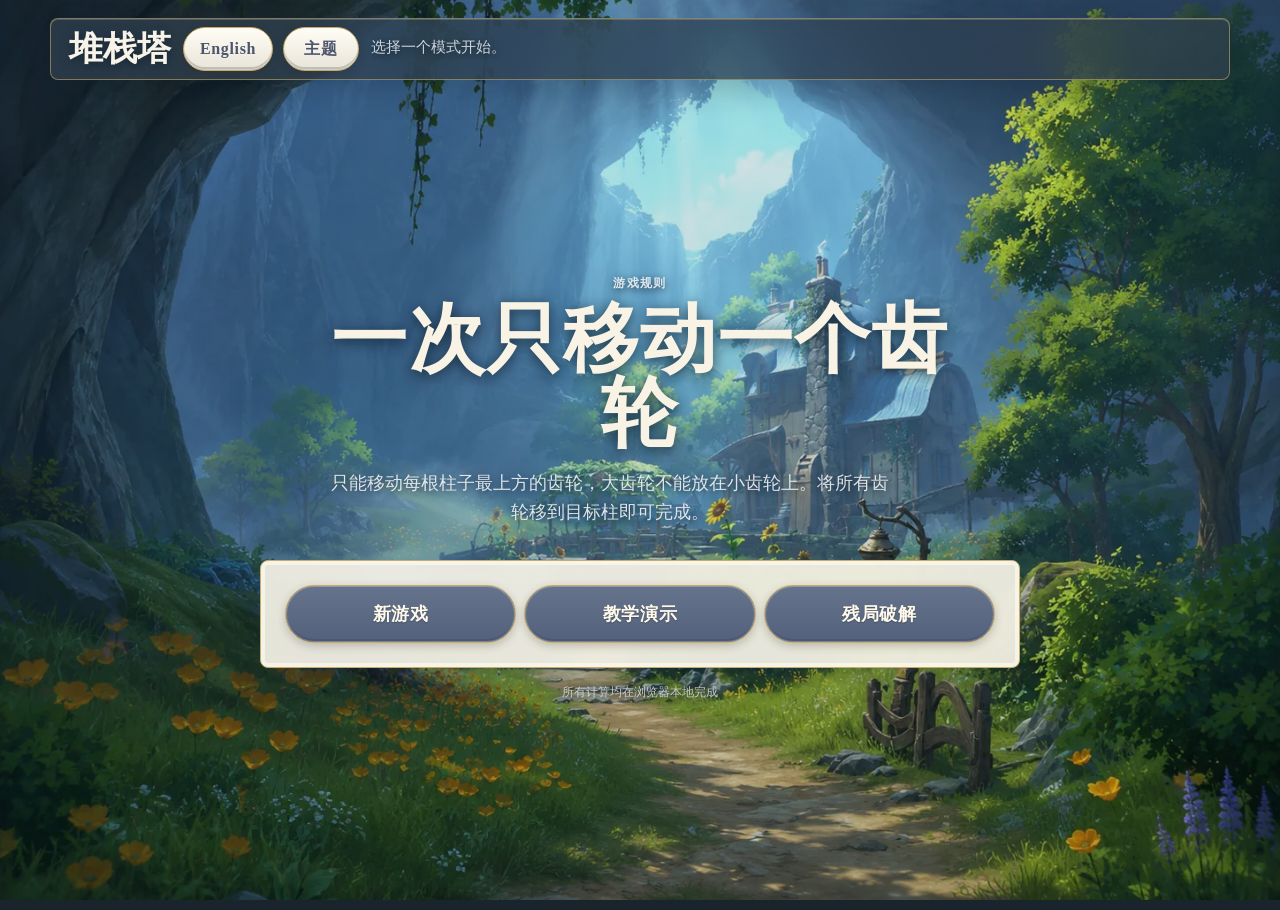
==== commit c8fced1a: "fix: refresh homepage cache and fallbacks" ====
--- a/index.html
+++ b/index.html
@@ -42,9 +42,9 @@
       <section id="homeView" class="home-view" hidden>
         <div class="home-content">
           <div class="home-intro">
-            <p class="home-eyebrow" data-i18n="homeEyebrow">经典逻辑游戏</p>
-            <h2 class="home-headline" data-i18n="homeHeadline">把复杂，一步步放回秩序。</h2>
-            <p class="home-description" data-i18n="homeDescription">移动圆盘，建立路径，在最少步数里完成一次清晰的推演。</p>
+            <p class="home-eyebrow" data-i18n="homeEyebrow">游戏规则</p>
+            <h2 class="home-headline" data-i18n="homeHeadline">一次只移动一个盘子</h2>
+            <p class="home-description" data-i18n="homeDescription">只能移动每根柱子最上方的盘子，大盘子不能放在小盘子上。将所有盘子移到目标柱即可完成。</p>
           </div>
           <div class="home-actions">
             <button id="homeNewGameButton" type="button" data-i18n="newGameButton">新游戏</button>
@@ -159,6 +159,6 @@
       </div>
     </div>
 
-    <script type="module" src="js/app.js?v=20260717-2"></script>
+    <script type="module" src="js/app.js?v=20260719-1"></script>
   </body>
 </html>
--- a/style.css
+++ b/style.css
@@ -984,11 +984,15 @@
     flex-direction: row;
     gap: 8px;
     margin-bottom: 6px;
-    padding: 0;
+  }
+
+  .topbar {
+    padding: 6px 10px;
   }
 
   .modebar {
     margin-top: 0;
+    padding: 0;
   }
 
   .brand-row {
@@ -1046,6 +1050,7 @@
     gap: 8px;
     width: min(720px, 92vw);
     padding: 16px;
+    margin-inline: auto;
   }
 
   .home-actions button {
